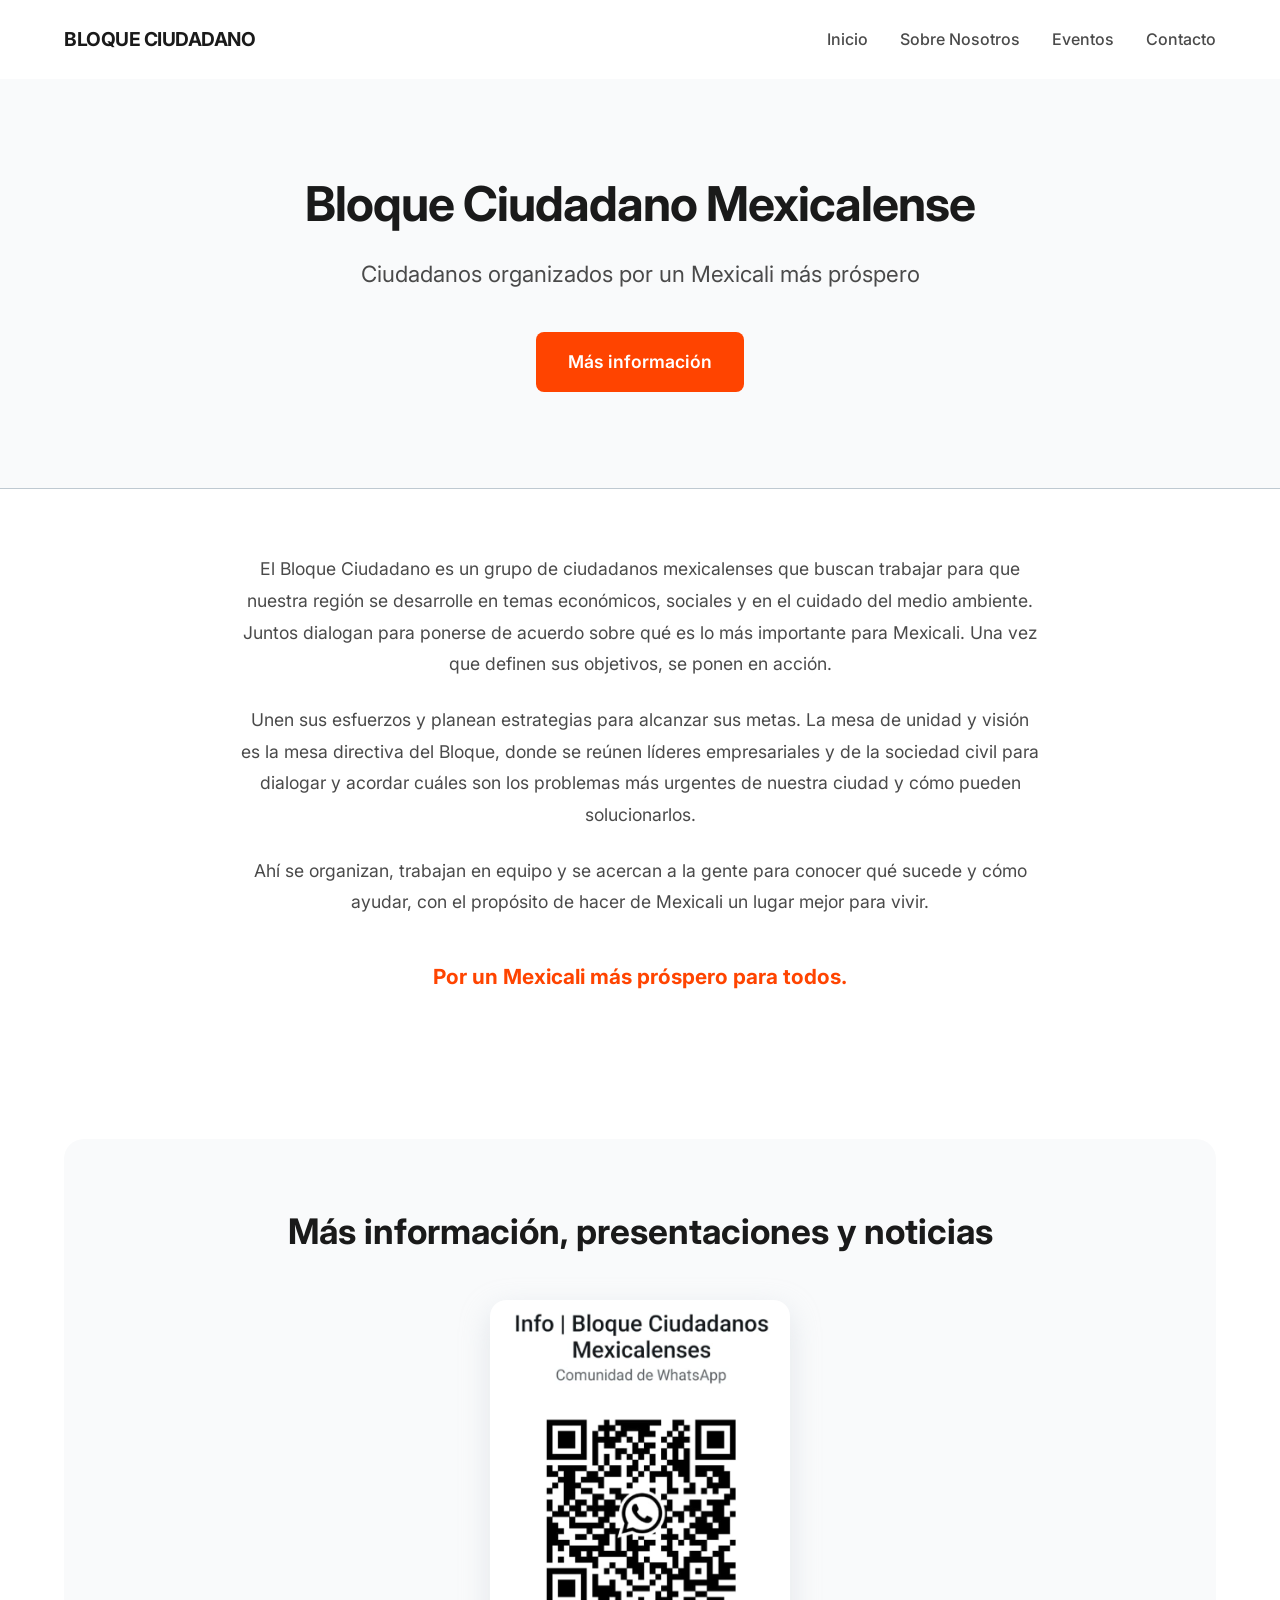
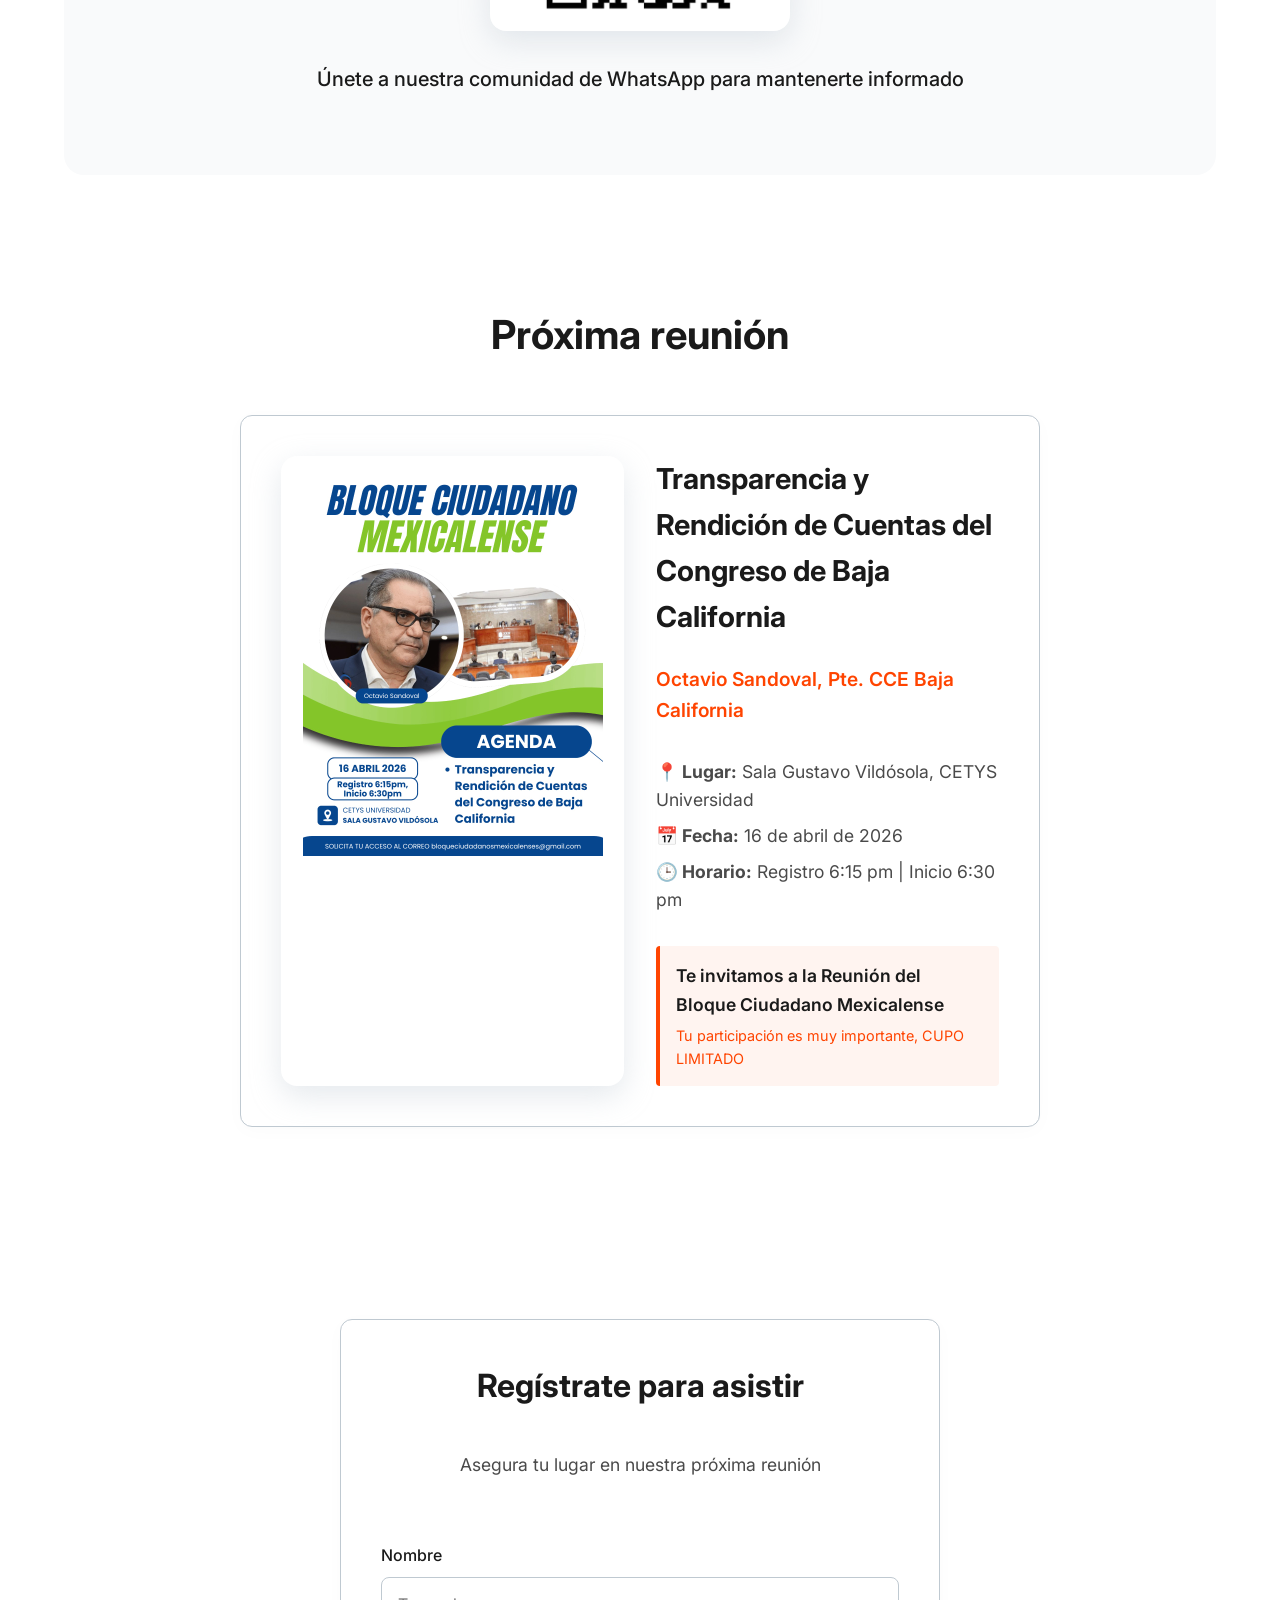
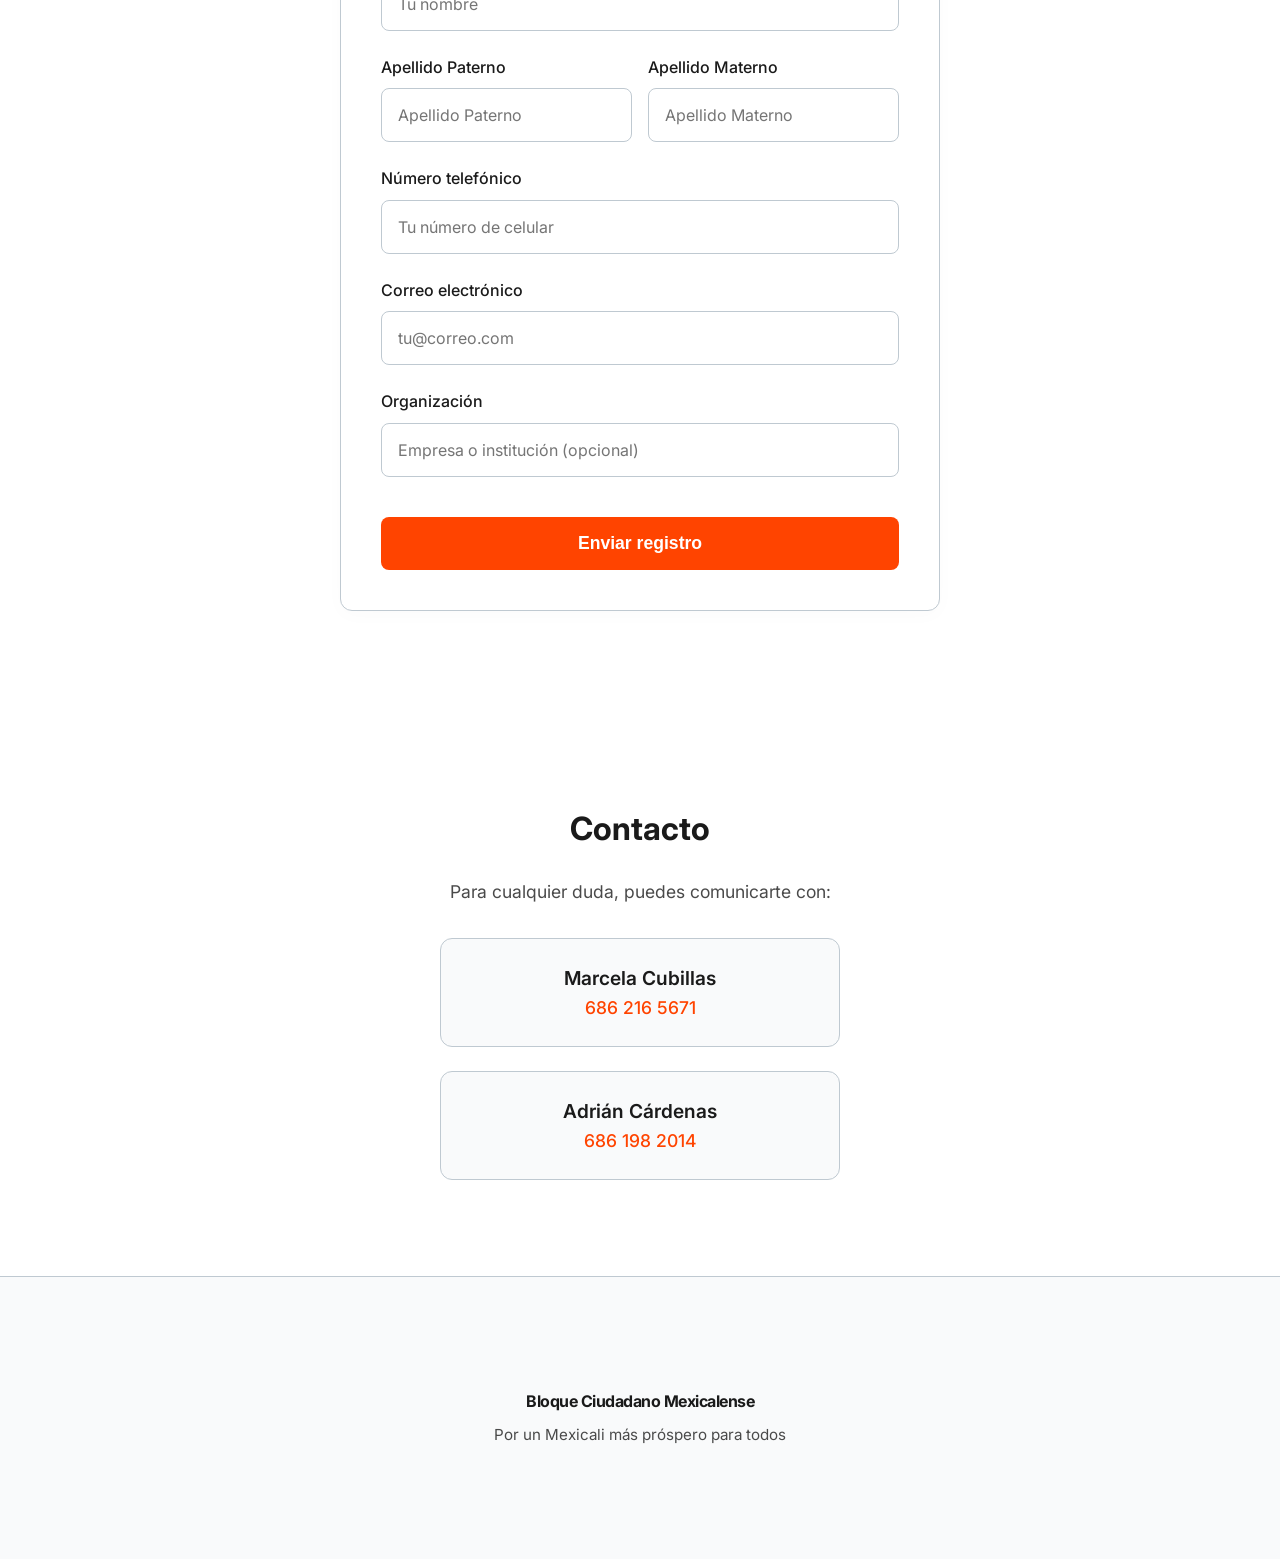
==== index.html @ d4ccefa2 "Add files via upload" ====
<!DOCTYPE html>
<html lang="es">
<head>
  <meta charset="UTF-8">
  <meta name="viewport" content="width=device-width, initial-scale=1.0">
  <title>Bloque Ciudadano Mexicalense</title>
  <meta name="description" content="Ciudadanos organizados por un Mexicali más próspero">
  <link rel="stylesheet" href="./css/index.css">
  <script type="module" src="./js/components.js"></script>
</head>
<body>

  <app-navbar></app-navbar>

  <main>
    <!-- HERO SECTION -->
    <section class="hero text-center" style="padding: 6rem 1rem;">
      <div class="container" style="padding: 0;">
        <h1 style="font-size: 3rem; margin-bottom: 1.5rem; letter-spacing: -1px;">Bloque Ciudadano Mexicalense</h1>
        <p style="font-size: 1.4rem; color: var(--color-text-light); margin-bottom: 2.5rem;">Ciudadanos organizados por un Mexicali más próspero</p>
        <a href="#informacion" class="btn">Más información</a>
      </div>
    </section>

    <!-- DESCRIPCIÓN SECTION -->
    <section id="informacion" class="container text-center">
      <div class="description-text">
        <p>El Bloque Ciudadano es un grupo de ciudadanos mexicalenses que buscan trabajar para que nuestra región se desarrolle en temas económicos, sociales y en el cuidado del medio ambiente. Juntos dialogan para ponerse de acuerdo sobre qué es lo más importante para Mexicali. Una vez que definen sus objetivos, se ponen en acción.</p>
        <p style="margin-top: 1.5rem;">Unen sus esfuerzos y planean estrategias para alcanzar sus metas. La mesa de unidad y visión es la mesa directiva del Bloque, donde se reúnen líderes empresariales y de la sociedad civil para dialogar y acordar cuáles son los problemas más urgentes de nuestra ciudad y cómo pueden solucionarlos.</p>
        <p style="margin-top: 1.5rem;">Ahí se organizan, trabajan en equipo y se acercan a la gente para conocer qué sucede y cómo ayudar, con el propósito de hacer de Mexicali un lugar mejor para vivir.</p>
        <p style="font-weight: 700; font-size: 1.3rem; margin-top: 2.5rem; color: var(--color-accent);">Por un Mexicali más próspero para todos.</p>
      </div>
    </section>

    <div class="spacer"></div>

    <!-- CÓDIGO QR / ASOCIARSE -->
    <section class="container text-center" style="background-color: var(--color-bg-light); border-radius: 20px; padding: 4rem 2rem;">
      <h2 style="font-size: 2.2rem; margin-bottom: 2.5rem;">Más información, presentaciones y noticias</h2>
      <div class="qr-container">
        <img src="qr_bloque_watts.png" alt="Código QR Bloque Ciudadano" loading="lazy">
      </div>
      <p style="font-size: 1.25rem; font-weight: 500; color: var(--color-text-dark); margin-top: 1.5rem;">Únete a nuestra comunidad de WhatsApp para mantenerte informado</p>
    </section>

    <div class="spacer"></div>

    <!-- PRÓXIMA REUNIÓN / EVENTO -->
    <section id="eventos" class="container">
      <h2 class="text-center" style="margin-bottom: 3rem; font-size: 2.5rem;">Próxima reunión</h2>
      
      <div class="card card-horizontal">
        <div class="event-img-container" style="margin: 0; align-self: stretch;">
          <img src="octavio_bloque.jpeg" alt="Octavio Sandoval - Ponente" style="border-radius: 8px;">
        </div>
        <div class="event-info">
          <h3 style="font-size: 1.8rem; margin-bottom: 1.5rem; color: var(--color-text-dark);">Transparencia y Rendición de Cuentas del Congreso de Baja California</h3>
          <p style="font-weight: 600; color: var(--color-accent); font-size: 1.2rem; margin-bottom: 2rem;">Octavio Sandoval, Pte. CCE Baja California</p>
          
          <div style="margin-bottom: 2rem;">
            <p><strong>📍 Lugar:</strong> Sala Gustavo Vildósola, CETYS Universidad</p>
            <p><strong>📅 Fecha:</strong> 16 de abril de 2026</p>
            <p><strong>🕒 Horario:</strong> Registro 6:15 pm | Inicio 6:30 pm</p>
          </div>
          
          <div style="background-color: #FFF4F0; border-left: 4px solid var(--color-accent); padding: 1rem; border-radius: 4px;">
            <p style="margin: 0; color: var(--color-text-dark); font-weight: 600;">Te invitamos a la Reunión del Bloque Ciudadano Mexicalense</p>
            <p style="margin: 0; color: var(--color-accent); font-size: 0.9rem; margin-top: 5px;">Tu participación es muy importante, CUPO LIMITADO</p>
          </div>
        </div>
      </div>
    </section>

    <div class="spacer"></div>

    <!-- FORMULARIO REGISTRO -->
    <section class="container">
      <div class="card" style="max-width: 600px;">
        <h2 class="text-center" style="margin-bottom: 0.5rem;">Regístrate para asistir</h2>
        <p class="text-center" style="margin-bottom: 2rem;">Asegura tu lugar en nuestra próxima reunión</p>
        
        <form action="#" method="POST" id="registro-form">
          <div class="form-group">
            <label for="nombre">Nombre</label>
            <input type="text" id="nombre" name="nombre" class="form-control" required placeholder="Tu nombre">
          </div>
          
          <div style="display: grid; grid-template-columns: 1fr 1fr; gap: 1rem; margin-bottom: 1.5rem;">
            <div class="form-group" style="margin-bottom: 0;">
              <label for="apaterno">Apellido Paterno</label>
              <input type="text" id="apaterno" name="apaterno" class="form-control" required placeholder="Apellido Paterno">
            </div>
            <div class="form-group" style="margin-bottom: 0;">
              <label for="amaterno">Apellido Materno</label>
              <input type="text" id="amaterno" name="amaterno" class="form-control" placeholder="Apellido Materno">
            </div>
          </div>

          <div class="form-group">
            <label for="numero">Número telefónico</label>
            <input type="tel" id="numero" name="numero" class="form-control" required placeholder="Tu número de celular">
          </div>

          <div class="form-group">
            <label for="correo">Correo electrónico</label>
            <input type="email" id="correo" name="correo" class="form-control" required placeholder="tu@correo.com">
          </div>

          <div class="form-group">
            <label for="organizacion">Organización</label>
            <input type="text" id="organizacion" name="organizacion" class="form-control" placeholder="Empresa o institución (opcional)">
          </div>

          <button type="submit" class="btn" style="width: 100%; margin-top: 1rem;">Enviar registro</button>
        </form>
      </div>
    </section>

    <div class="spacer"></div>

    <!-- CONTACTO -->
    <section id="contacto" class="container text-center" style="padding-bottom: 6rem;">
      <h2>Contacto</h2>
      <p style="margin-bottom: 2rem;">Para cualquier duda, puedes comunicarte con:</p>
      
      <div style="display: flex; flex-direction: column; gap: 1.5rem; max-width: 400px; margin: 0 auto;">
        <div style="padding: 1.5rem; background: var(--color-bg-light); border-radius: 12px; border: 1px solid var(--color-secondary);">
          <p style="margin: 0; font-weight: 600; color: var(--color-text-dark); font-size: 1.2rem;">Marcela Cubillas</p>
          <a href="tel:6862165671" style="color: var(--color-accent); font-weight: 500; text-decoration: none; font-size: 1.1rem;">686 216 5671</a>
        </div>
        
        <div style="padding: 1.5rem; background: var(--color-bg-light); border-radius: 12px; border: 1px solid var(--color-secondary);">
          <p style="margin: 0; font-weight: 600; color: var(--color-text-dark); font-size: 1.2rem;">Adrián Cárdenas</p>
          <a href="tel:6861982014" style="color: var(--color-accent); font-weight: 500; text-decoration: none; font-size: 1.1rem;">686 198 2014</a>
        </div>
      </div>
    </section>

  </main>

  <app-footer></app-footer>

</body>
</html>
---- css/index.css ----
@import url('https://fonts.googleapis.com/css2?family=Inter:wght@300;400;500;600;700&display=swap');

:root {
  --color-primary: #FFFFFF;
  --color-secondary: #BFC9D1;
  --color-accent: #FF4400;
  --color-accent-hover: #E63D00;
  --color-text-dark: #1A1A1A;
  --color-text-light: #4A4A4A;
  --color-bg-light: #F9FAFB;
  --font-main: 'Inter', sans-serif;
  --border-radius: 8px;
  --transition: all 0.3s ease;
}

* {
  margin: 0;
  padding: 0;
  box-sizing: border-box;
}

body {
  font-family: var(--font-main);
  background-color: var(--color-primary);
  color: var(--color-text-dark);
  line-height: 1.6;
  -webkit-font-smoothing: antialiased;
}

h1, h2, h3, h4 {
  font-weight: 700;
  color: var(--color-text-dark);
  margin-bottom: 1rem;
}

h1 { font-size: 2.5rem; line-height: 1.2; }
h2 { font-size: 2rem; margin-bottom: 1.5rem; }
p { color: var(--color-text-light); margin-bottom: 1rem; font-size: 1.1rem; }

/* Utilities */
.container {
  width: 90%;
  max-width: 1200px;
  margin: 0 auto;
  padding: 4rem 0;
}

.text-center { text-align: center; }
.spacer { height: 4rem; }

/* Buttons */
.btn {
  display: inline-block;
  padding: 1rem 2rem;
  background-color: var(--color-accent);
  color: #fff;
  text-decoration: none;
  font-weight: 600;
  border-radius: var(--border-radius);
  border: none;
  cursor: pointer;
  transition: var(--transition);
  font-size: 1.1rem;
  text-align: center;
}

.btn:hover {
  background-color: var(--color-accent-hover);
  transform: translateY(-2px);
  box-shadow: 0 4px 12px rgba(255, 68, 0, 0.2);
}

/* Navbar */
.navbar-container {
  display: flex;
  justify-content: space-between;
  align-items: center;
  padding: 1.5rem 0;
}

.nav-brand {
  font-weight: 700;
  font-size: 1.2rem;
  color: var(--color-text-dark);
  text-decoration: none;
  letter-spacing: -0.5px;
}

.nav-links {
  display: flex;
  gap: 2rem;
}

.nav-links a {
  text-decoration: none;
  color: var(--color-text-light);
  font-weight: 500;
  transition: var(--transition);
}

.nav-links a:hover {
  color: var(--color-accent);
}

/* Mobile Menu */
.menu-toggle {
  display: none;
  background: none;
  border: none;
  font-size: 1.5rem;
  cursor: pointer;
  color: var(--color-text-dark);
}

@media (max-width: 768px) {
  .nav-links {
    display: none;
    flex-direction: column;
    position: absolute;
    top: 70px;
    left: 0;
    width: 100%;
    background-color: #fff;
    padding: 2rem;
    box-shadow: 0 10px 15px rgba(0,0,0,0.05);
    text-align: center;
    border-top: 1px solid var(--color-secondary);
  }
  .nav-links.active {
    display: flex;
  }
  .menu-toggle {
    display: block;
  }
  h1 { font-size: 2rem; }
  h2 { font-size: 1.75rem; }
}

/* Hero Section */
.hero {
  padding: 8rem 0 6rem;
  background-color: var(--color-bg-light);
  border-bottom: 1px solid var(--color-secondary);
}

.hero p {
  font-size: 1.25rem;
  max-width: 600px;
  margin: 0 auto 2rem;
}

/* Description Section */
.description-text {
  max-width: 800px;
  margin: 0 auto;
  font-size: 1.2rem;
  line-height: 1.8;
  color: var(--color-text-dark);
}

/* Feature Images */
.qr-container, .event-img-container {
  max-width: 300px;
  margin: 0 auto 2rem;
  border-radius: 16px;
  overflow: hidden;
  box-shadow: 0 10px 30px rgba(191, 201, 209, 0.4);
}

.qr-container img, .event-img-container img {
  width: 100%;
  border-radius: 16px;
  display: block;
}

.event-img-container {
  max-width: 100%;
}

.event-img-container img {
  object-fit: contain;
  width: 100%;
  height: auto;
  max-height: 400px;
}

/* Cards */
.card {
  background: #fff;
  border: 1px solid var(--color-secondary);
  border-radius: 12px;
  padding: 2.5rem;
  max-width: 800px;
  margin: 0 auto;
  box-shadow: 0 4px 20px rgba(0,0,0,0.02);
  display: flex;
  flex-direction: column;
  gap: 2rem;
}

@media (min-width: 768px) {
  .card-horizontal {
    flex-direction: row;
    align-items: center;
  }
  .card-horizontal > div {
    flex: 1;
  }
}

.event-info p {
  margin-bottom: 0.5rem;
}

/* Forms */
.form-group {
  margin-bottom: 1.5rem;
  text-align: left;
}

.form-group label {
  display: block;
  margin-bottom: 0.5rem;
  font-weight: 500;
  color: var(--color-text-dark);
}

.form-control {
  width: 100%;
  padding: 1rem;
  border: 1px solid var(--color-secondary);
  border-radius: var(--border-radius);
  font-family: var(--font-main);
  font-size: 1rem;
  transition: var(--transition);
}

.form-control:focus {
  outline: none;
  border-color: var(--color-accent);
  box-shadow: 0 0 0 3px rgba(255, 68, 0, 0.1);
}

/* Footer */
footer {
  background-color: var(--color-bg-light);
  border-top: 1px solid var(--color-secondary);
  padding: 3rem 0;
  text-align: center;
}

footer p {
  margin: 0;
  font-size: 0.95rem;
}
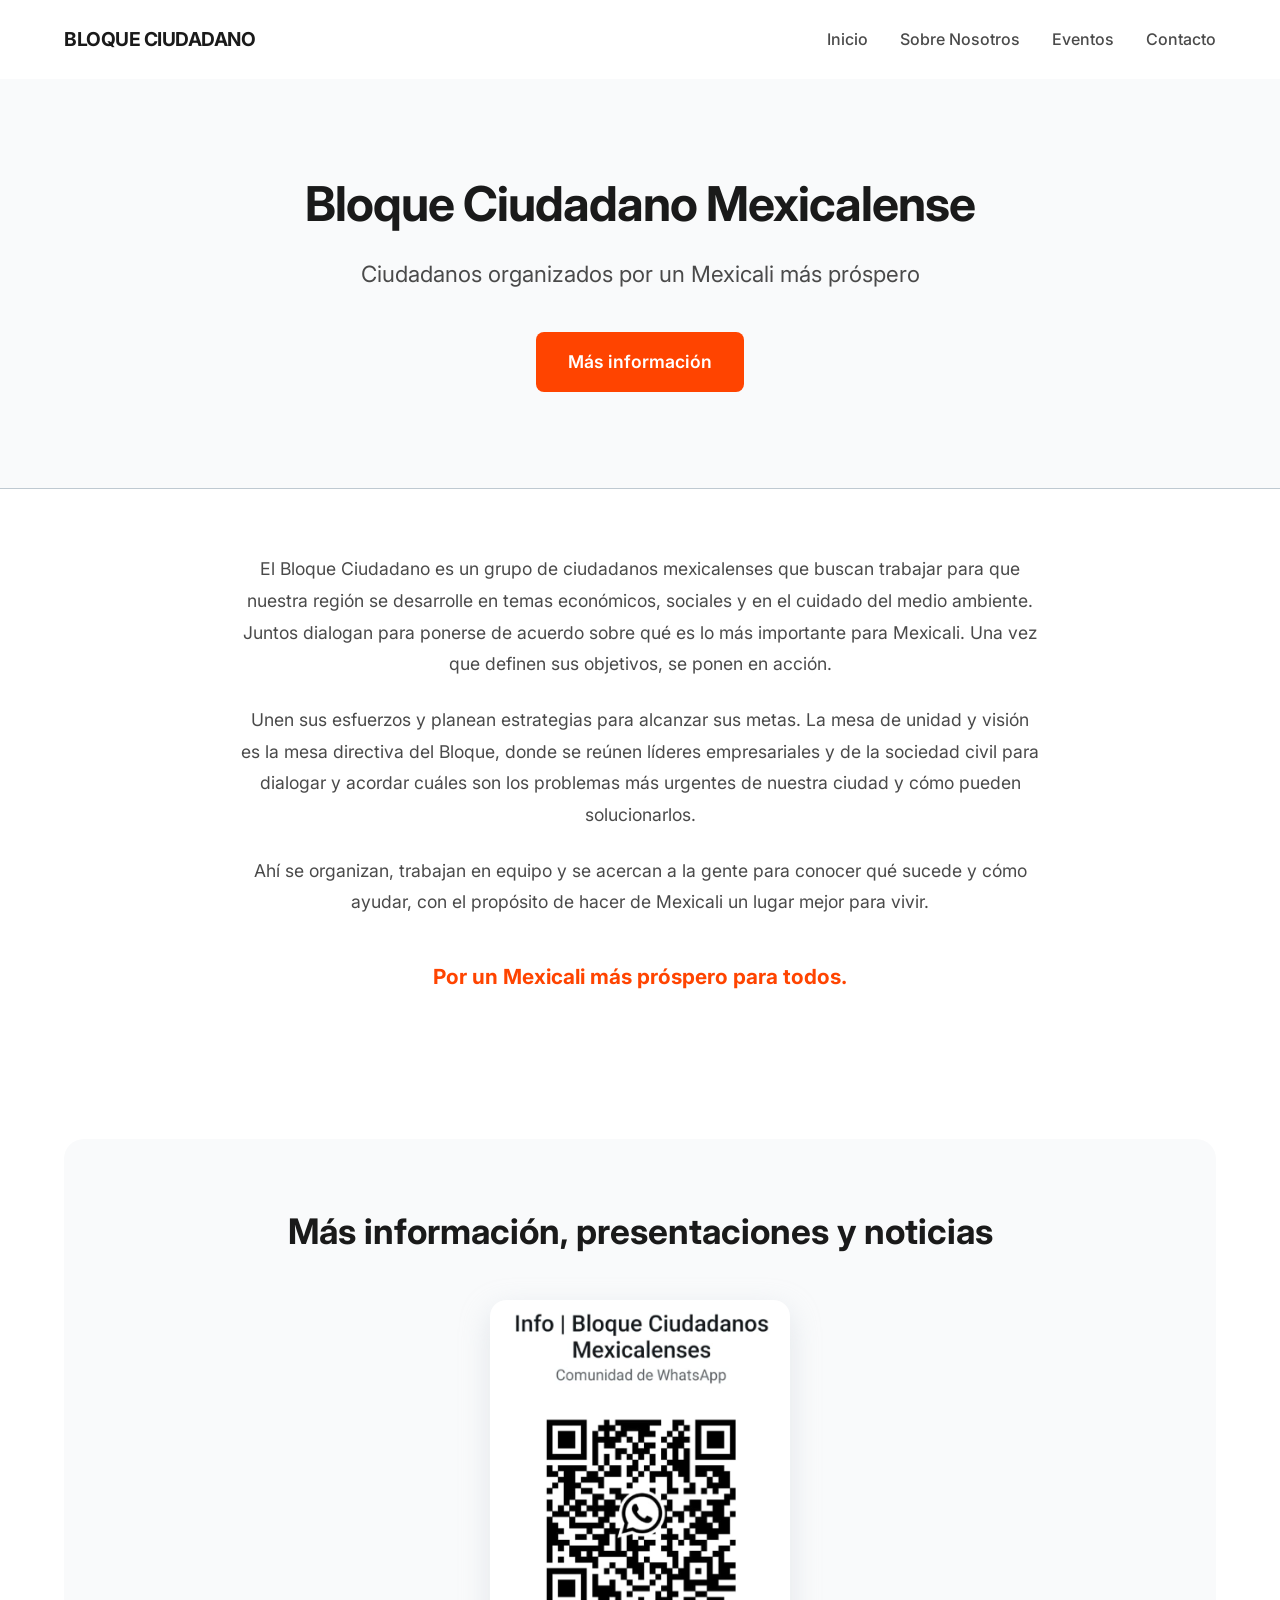
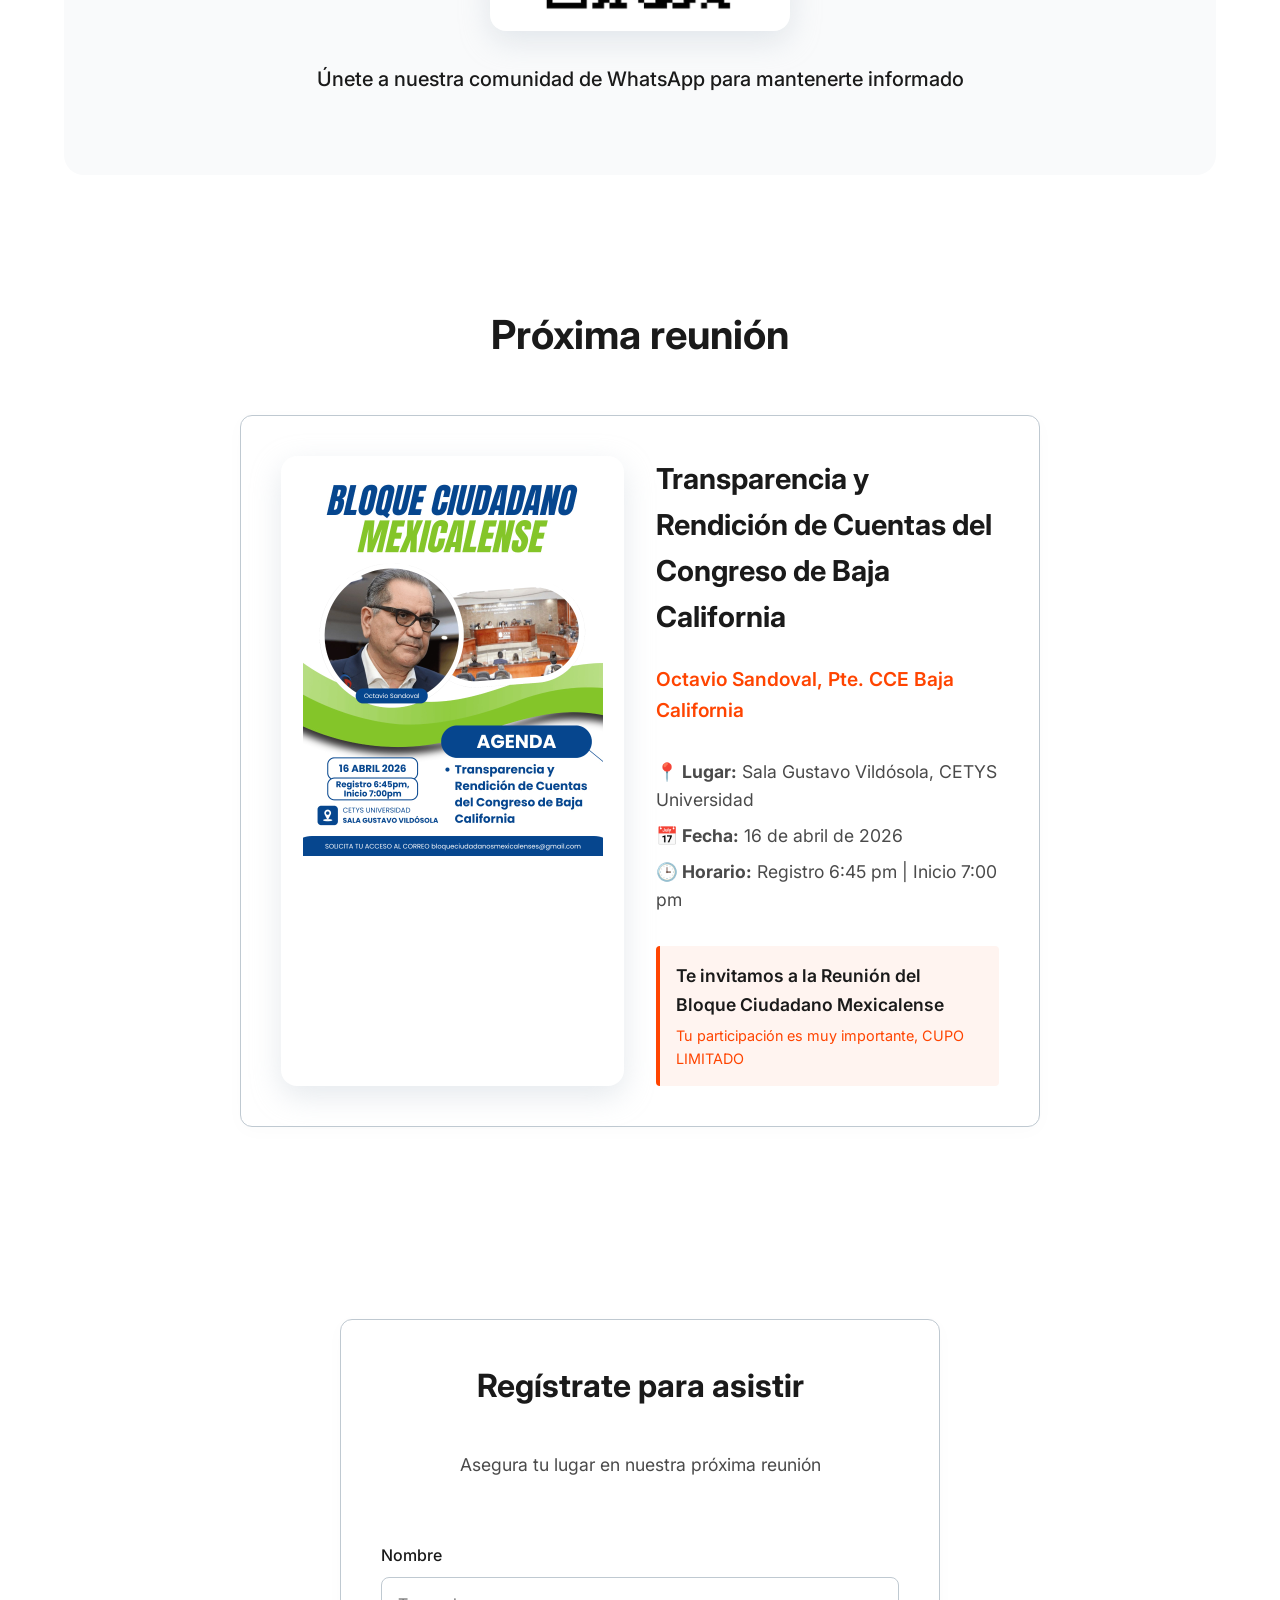
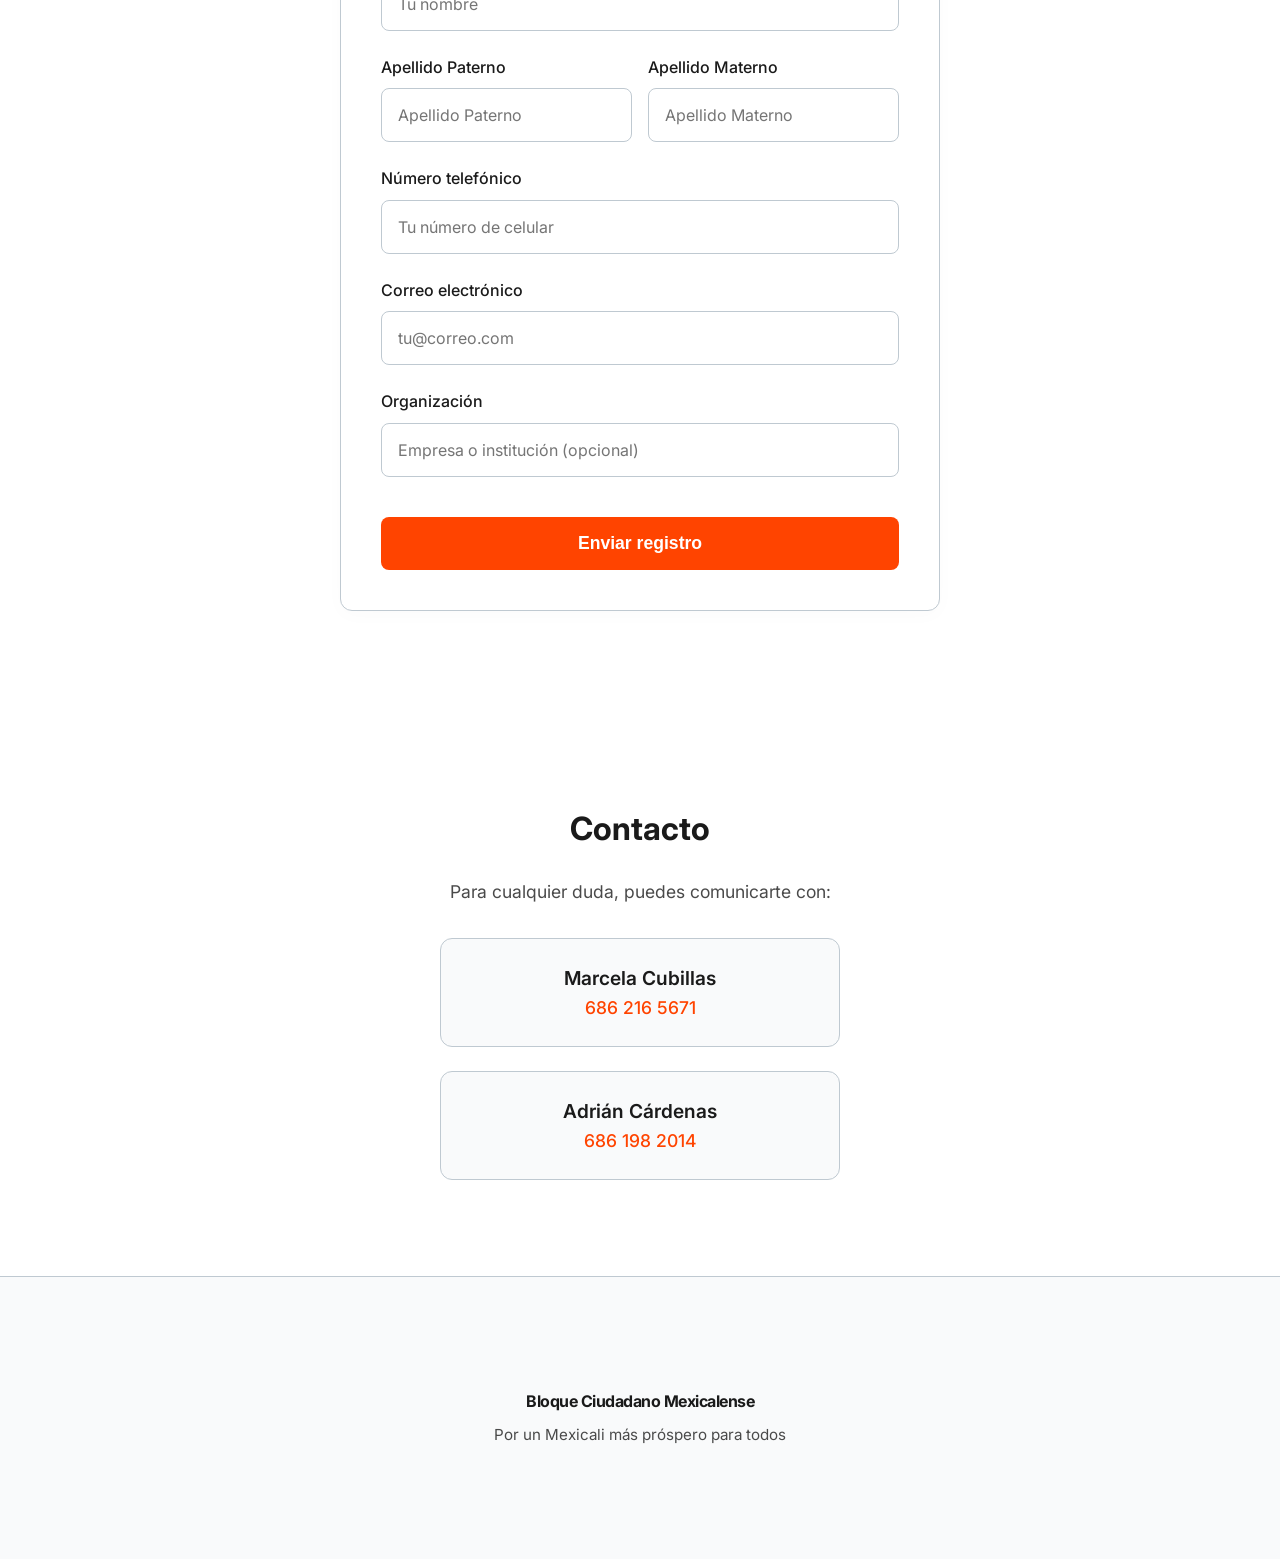
==== commit 81874d61: "Add files via upload" ====
--- a/index.html
+++ b/index.html
@@ -51,7 +51,7 @@
       
       <div class="card card-horizontal">
         <div class="event-img-container" style="margin: 0; align-self: stretch;">
-          <img src="octavio_bloque.jpeg" alt="Octavio Sandoval - Ponente" style="border-radius: 8px;">
+          <img src="octavio_bloque_nuevo.jpeg" alt="Octavio Sandoval - Ponente" style="border-radius: 8px;">
         </div>
         <div class="event-info">
           <h3 style="font-size: 1.8rem; margin-bottom: 1.5rem; color: var(--color-text-dark);">Transparencia y Rendición de Cuentas del Congreso de Baja California</h3>
@@ -60,7 +60,7 @@
           <div style="margin-bottom: 2rem;">
             <p><strong>📍 Lugar:</strong> Sala Gustavo Vildósola, CETYS Universidad</p>
             <p><strong>📅 Fecha:</strong> 16 de abril de 2026</p>
-            <p><strong>🕒 Horario:</strong> Registro 6:15 pm | Inicio 6:30 pm</p>
+            <p><strong>🕒 Horario:</strong> Registro 6:45 pm | Inicio 7:00 pm</p>
           </div>
           
           <div style="background-color: #FFF4F0; border-left: 4px solid var(--color-accent); padding: 1rem; border-radius: 4px;">
@@ -79,7 +79,7 @@
         <h2 class="text-center" style="margin-bottom: 0.5rem;">Regístrate para asistir</h2>
         <p class="text-center" style="margin-bottom: 2rem;">Asegura tu lugar en nuestra próxima reunión</p>
         
-        <form action="#" method="POST" id="registro-form">
+        <form action="https://script.google.com/macros/s/AKfycbzaaZAtEjBID88ZsGJTFNTYRCnkMXAIk7_XdhCHYcvsq-Zih7s_VeKC6Qd6PewIOWtz/exec" method="POST" id="registro-form">
           <div class="form-group">
             <label for="nombre">Nombre</label>
             <input type="text" id="nombre" name="nombre" class="form-control" required placeholder="Tu nombre">
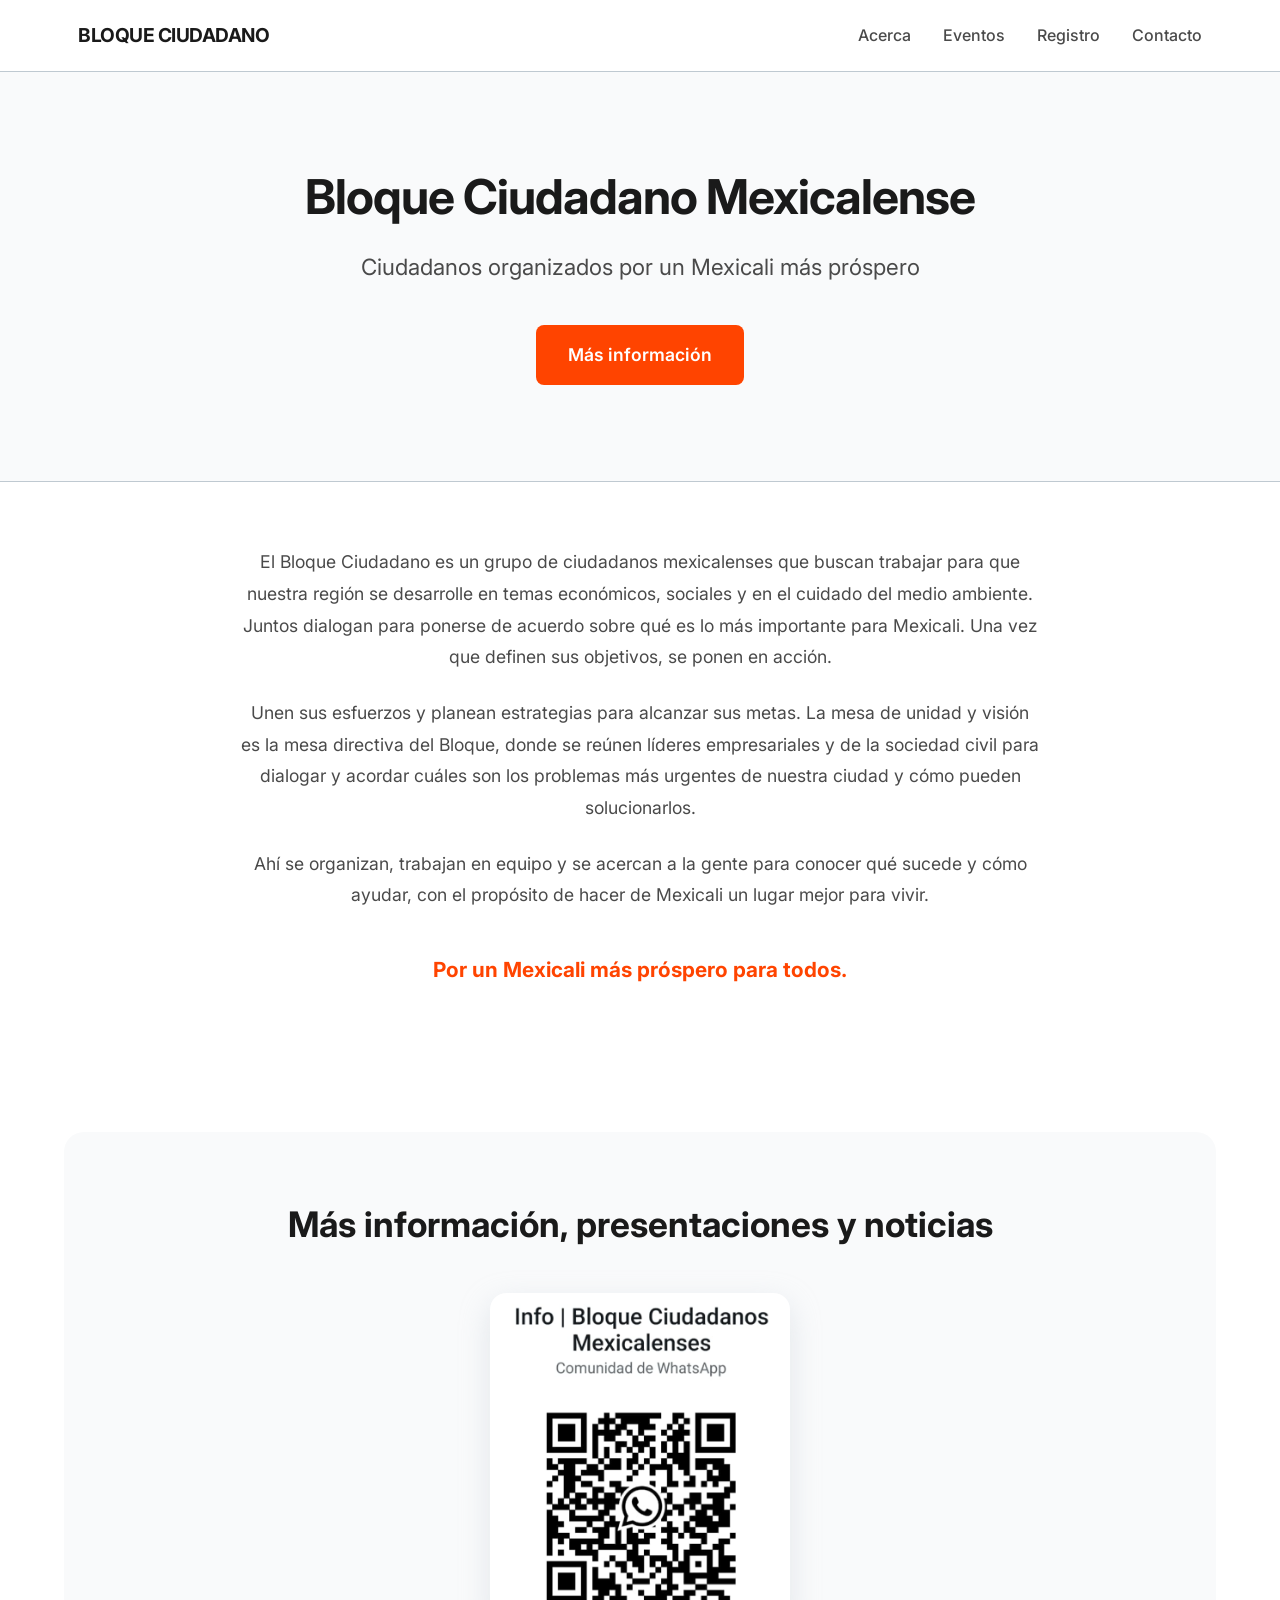
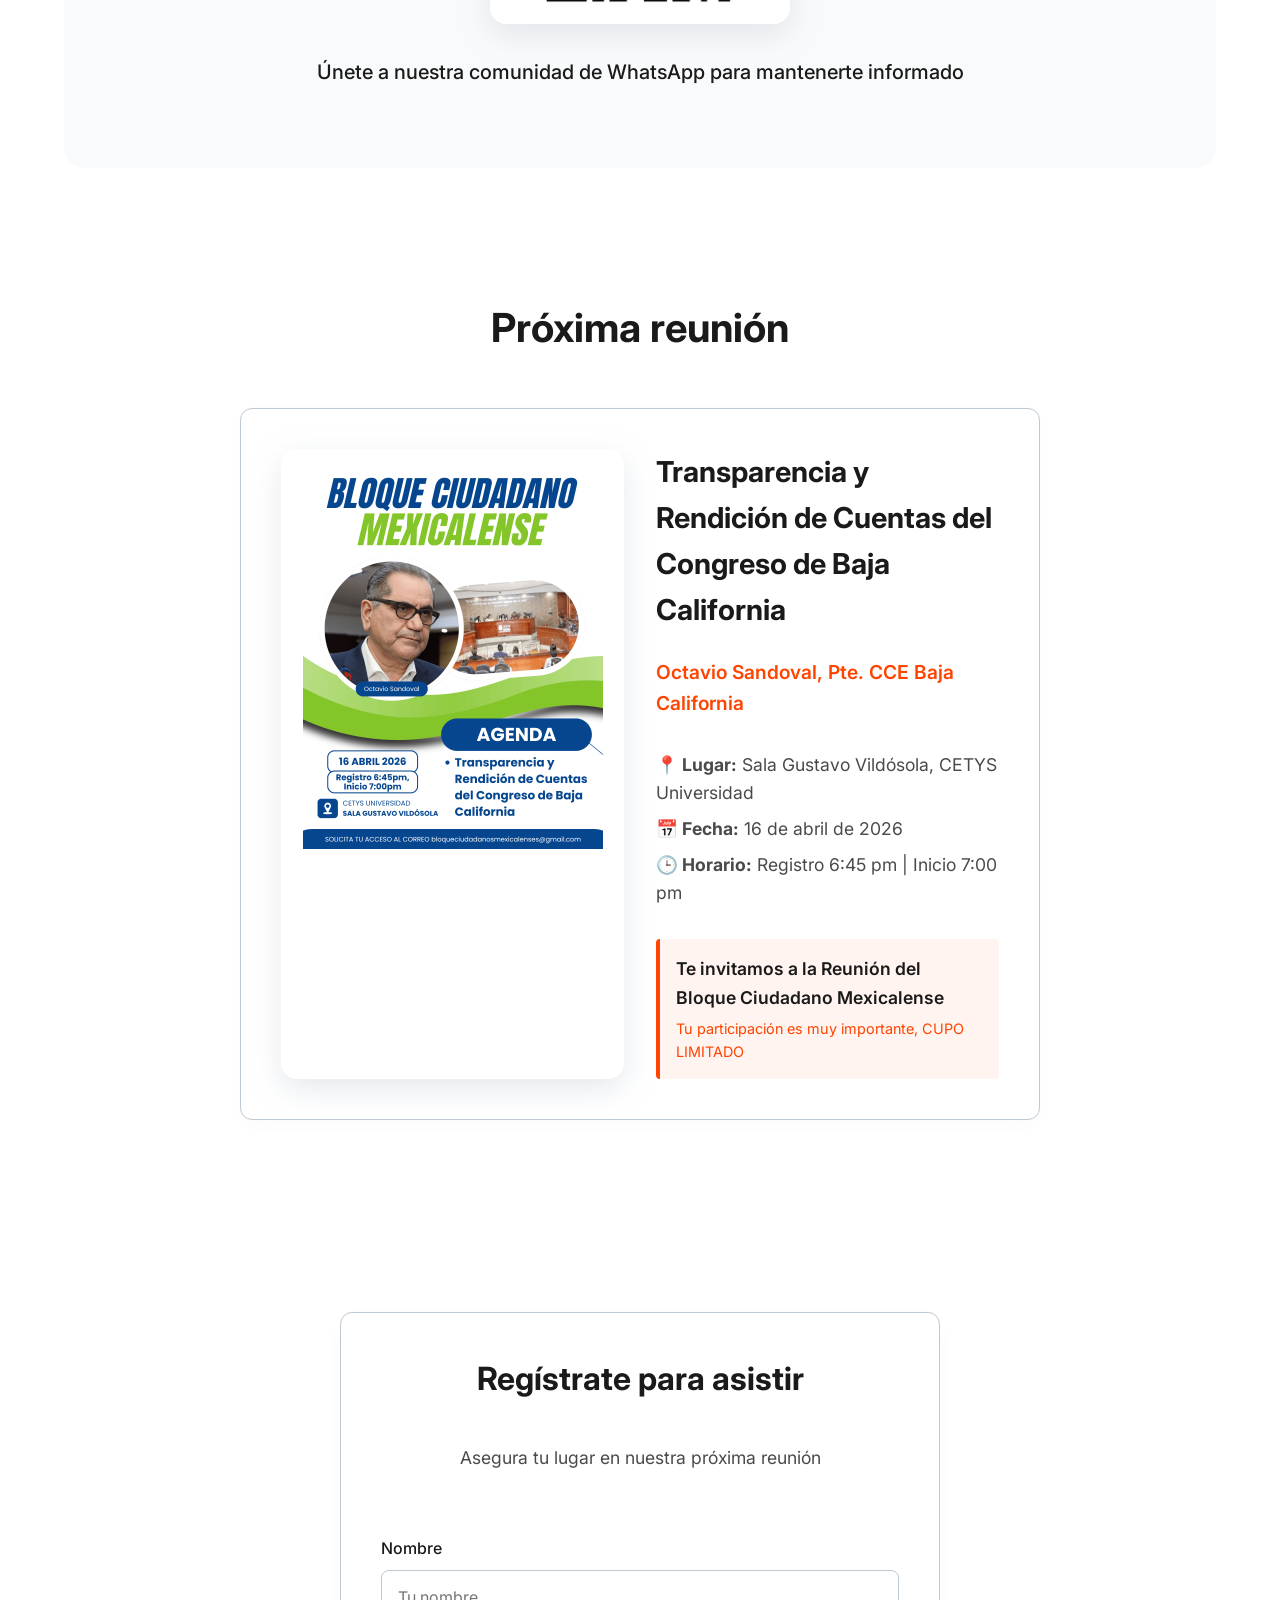
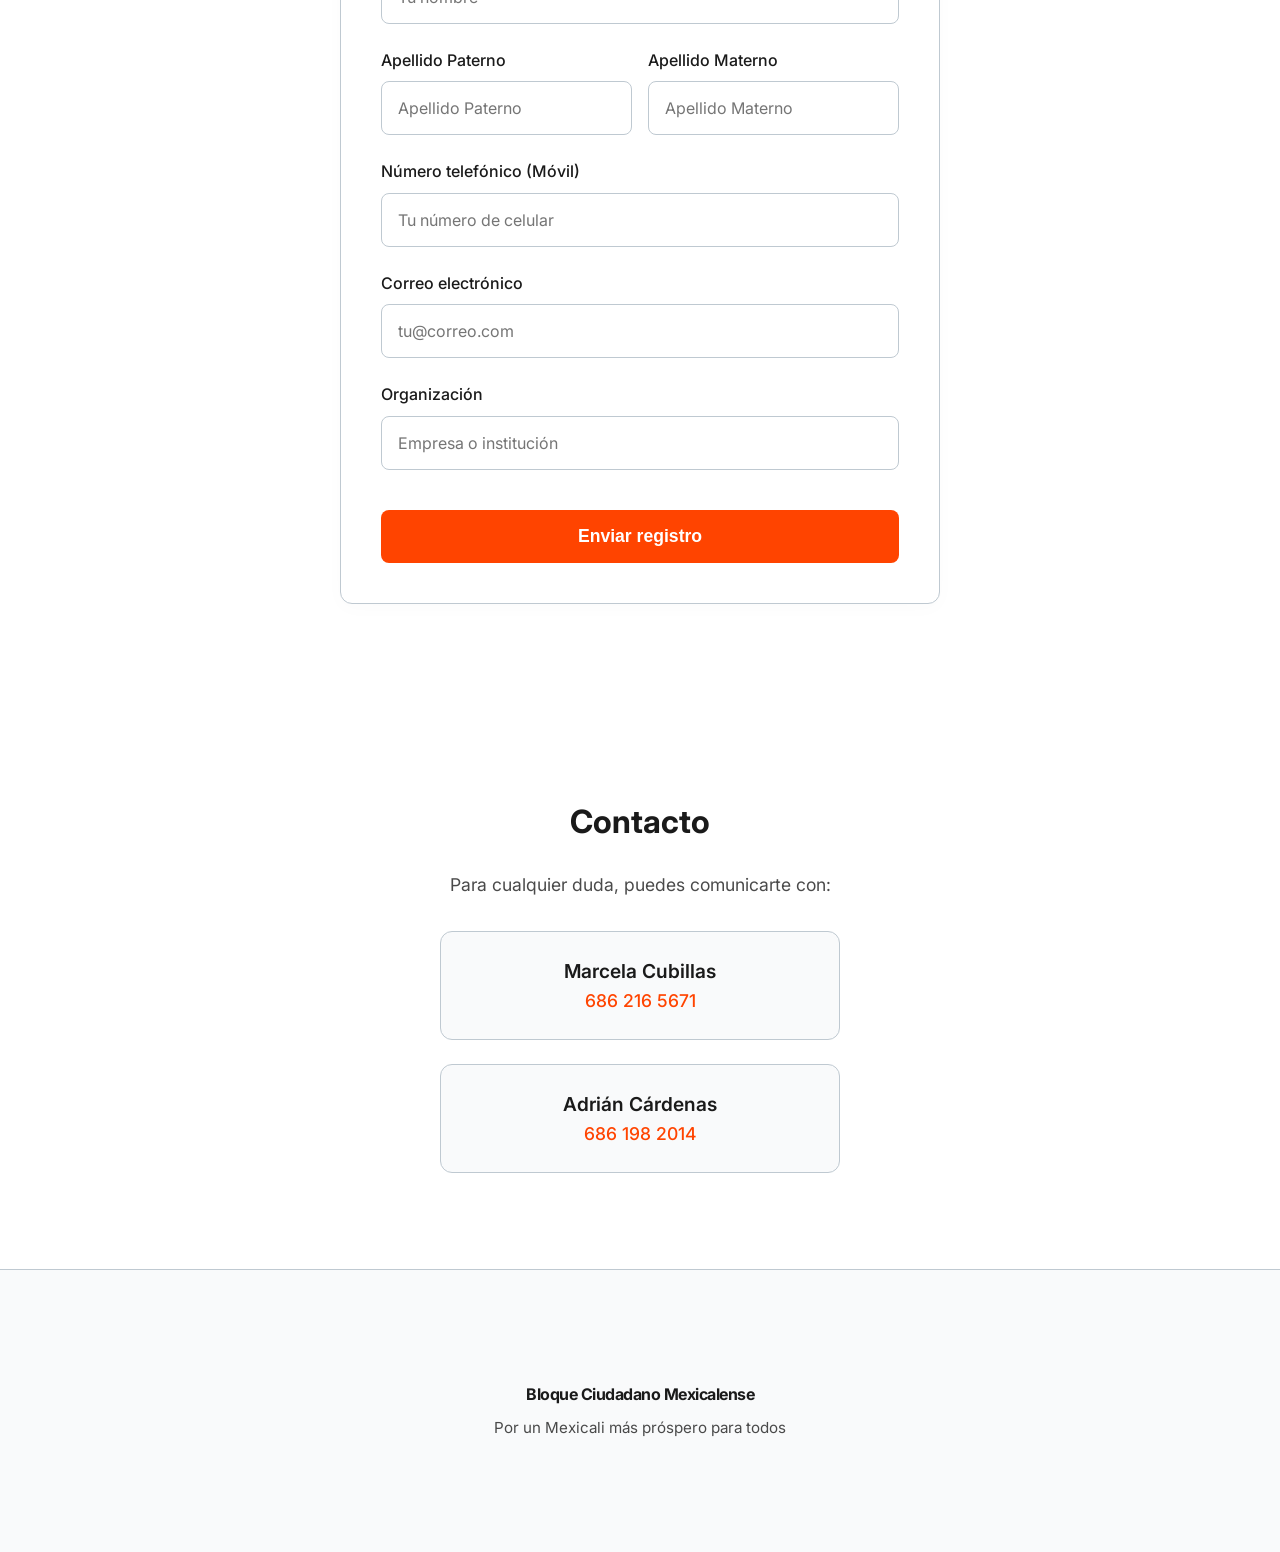
==== commit dfb1caf5: "Add files via upload" ====
--- a/index.html
+++ b/index.html
@@ -74,12 +74,12 @@
     <div class="spacer"></div>
 
     <!-- FORMULARIO REGISTRO -->
-    <section class="container">
+    <section id="registro" class="container">
       <div class="card" style="max-width: 600px;">
         <h2 class="text-center" style="margin-bottom: 0.5rem;">Regístrate para asistir</h2>
         <p class="text-center" style="margin-bottom: 2rem;">Asegura tu lugar en nuestra próxima reunión</p>
         
-        <form action="https://script.google.com/macros/s/AKfycbzaaZAtEjBID88ZsGJTFNTYRCnkMXAIk7_XdhCHYcvsq-Zih7s_VeKC6Qd6PewIOWtz/exec" method="POST" id="registro-form">
+        <form id="miFormulario">
           <div class="form-group">
             <label for="nombre">Nombre</label>
             <input type="text" id="nombre" name="nombre" class="form-control" required placeholder="Tu nombre">
@@ -87,18 +87,18 @@
           
           <div style="display: grid; grid-template-columns: 1fr 1fr; gap: 1rem; margin-bottom: 1.5rem;">
             <div class="form-group" style="margin-bottom: 0;">
-              <label for="apaterno">Apellido Paterno</label>
-              <input type="text" id="apaterno" name="apaterno" class="form-control" required placeholder="Apellido Paterno">
+              <label for="apellidoPaterno">Apellido Paterno</label>
+              <input type="text" id="apellidoPaterno" name="apellidoPaterno" class="form-control" required placeholder="Apellido Paterno">
             </div>
             <div class="form-group" style="margin-bottom: 0;">
-              <label for="amaterno">Apellido Materno</label>
-              <input type="text" id="amaterno" name="amaterno" class="form-control" placeholder="Apellido Materno">
+              <label for="apellidoMaterno">Apellido Materno</label>
+              <input type="text" id="apellidoMaterno" name="apellidoMaterno" class="form-control" required placeholder="Apellido Materno">
             </div>
           </div>
 
           <div class="form-group">
-            <label for="numero">Número telefónico</label>
-            <input type="tel" id="numero" name="numero" class="form-control" required placeholder="Tu número de celular">
+            <label for="movil">Número telefónico (Móvil)</label>
+            <input type="tel" id="movil" name="movil" class="form-control" required placeholder="Tu número de celular">
           </div>
 
           <div class="form-group">
@@ -108,11 +108,69 @@
 
           <div class="form-group">
             <label for="organizacion">Organización</label>
-            <input type="text" id="organizacion" name="organizacion" class="form-control" placeholder="Empresa o institución (opcional)">
-          </div>
-
-          <button type="submit" class="btn" style="width: 100%; margin-top: 1rem;">Enviar registro</button>
+            <input type="text" id="organizacion" name="organizacion" class="form-control" required placeholder="Empresa o institución">
+          </div>
+
+          <button type="submit" id="btnSubmit" class="btn" style="width: 100%; margin-top: 1rem;">Enviar registro</button>
+          
+          <div id="form-message" style="margin-top: 15px; padding: 10px; border-radius: 4px; display: none; text-align: center; font-weight: 500;"></div>
         </form>
+
+        <script>
+          document.getElementById('miFormulario').addEventListener('submit', async (e) => {
+            e.preventDefault();
+            
+            const btnSubmit = document.getElementById('btnSubmit');
+            const messageDiv = document.getElementById('form-message');
+            const form = e.target;
+            
+            btnSubmit.disabled = true;
+            btnSubmit.textContent = 'Enviando...';
+            btnSubmit.style.backgroundColor = '#ccc';
+            btnSubmit.style.cursor = 'not-allowed';
+            messageDiv.style.display = 'none';
+            
+            const datos = {
+              nombre: document.getElementById('nombre').value,
+              apellidoPaterno: document.getElementById('apellidoPaterno').value,
+              apellidoMaterno: document.getElementById('apellidoMaterno').value,
+              correo: document.getElementById('correo').value,
+              movil: document.getElementById('movil').value,
+              organizacion: document.getElementById('organizacion').value
+            };
+            
+            try {
+              const response = await fetch('https://script.google.com/macros/s/AKfycbyC8TOucXNB-hWlFiTuuj35FiHjwPw7OTXpbGMayvypRXMT0xamWPwFFc9sl0WNpAcd/exec', {
+                method: 'POST',
+                body: JSON.stringify(datos)
+              });
+              
+              if (response.ok) {
+                messageDiv.textContent = '✅ Datos guardados en Google Sheet';
+                messageDiv.style.backgroundColor = '#d4edda';
+                messageDiv.style.color = '#155724';
+                messageDiv.style.display = 'block';
+                form.reset();
+              } else {
+                messageDiv.textContent = '❌ Error al guardar los datos';
+                messageDiv.style.backgroundColor = '#f8d7da';
+                messageDiv.style.color = '#721c24';
+                messageDiv.style.display = 'block';
+              }
+            } catch (error) {
+              console.error('Error:', error);
+              messageDiv.textContent = '❌ Error de conexión';
+              messageDiv.style.backgroundColor = '#f8d7da';
+              messageDiv.style.color = '#721c24';
+              messageDiv.style.display = 'block';
+            } finally {
+              btnSubmit.disabled = false;
+              btnSubmit.textContent = 'Enviar registro';
+              btnSubmit.style.backgroundColor = 'var(--color-accent)';
+              btnSubmit.style.cursor = 'pointer';
+            }
+          });
+        </script>
       </div>
     </section>
 
--- a/css/index.css
+++ b/css/index.css
@@ -17,6 +17,11 @@
   margin: 0;
   padding: 0;
   box-sizing: border-box;
+}
+
+html {
+  scroll-behavior: smooth;
+  scroll-padding-top: 100px;
 }
 
 body {
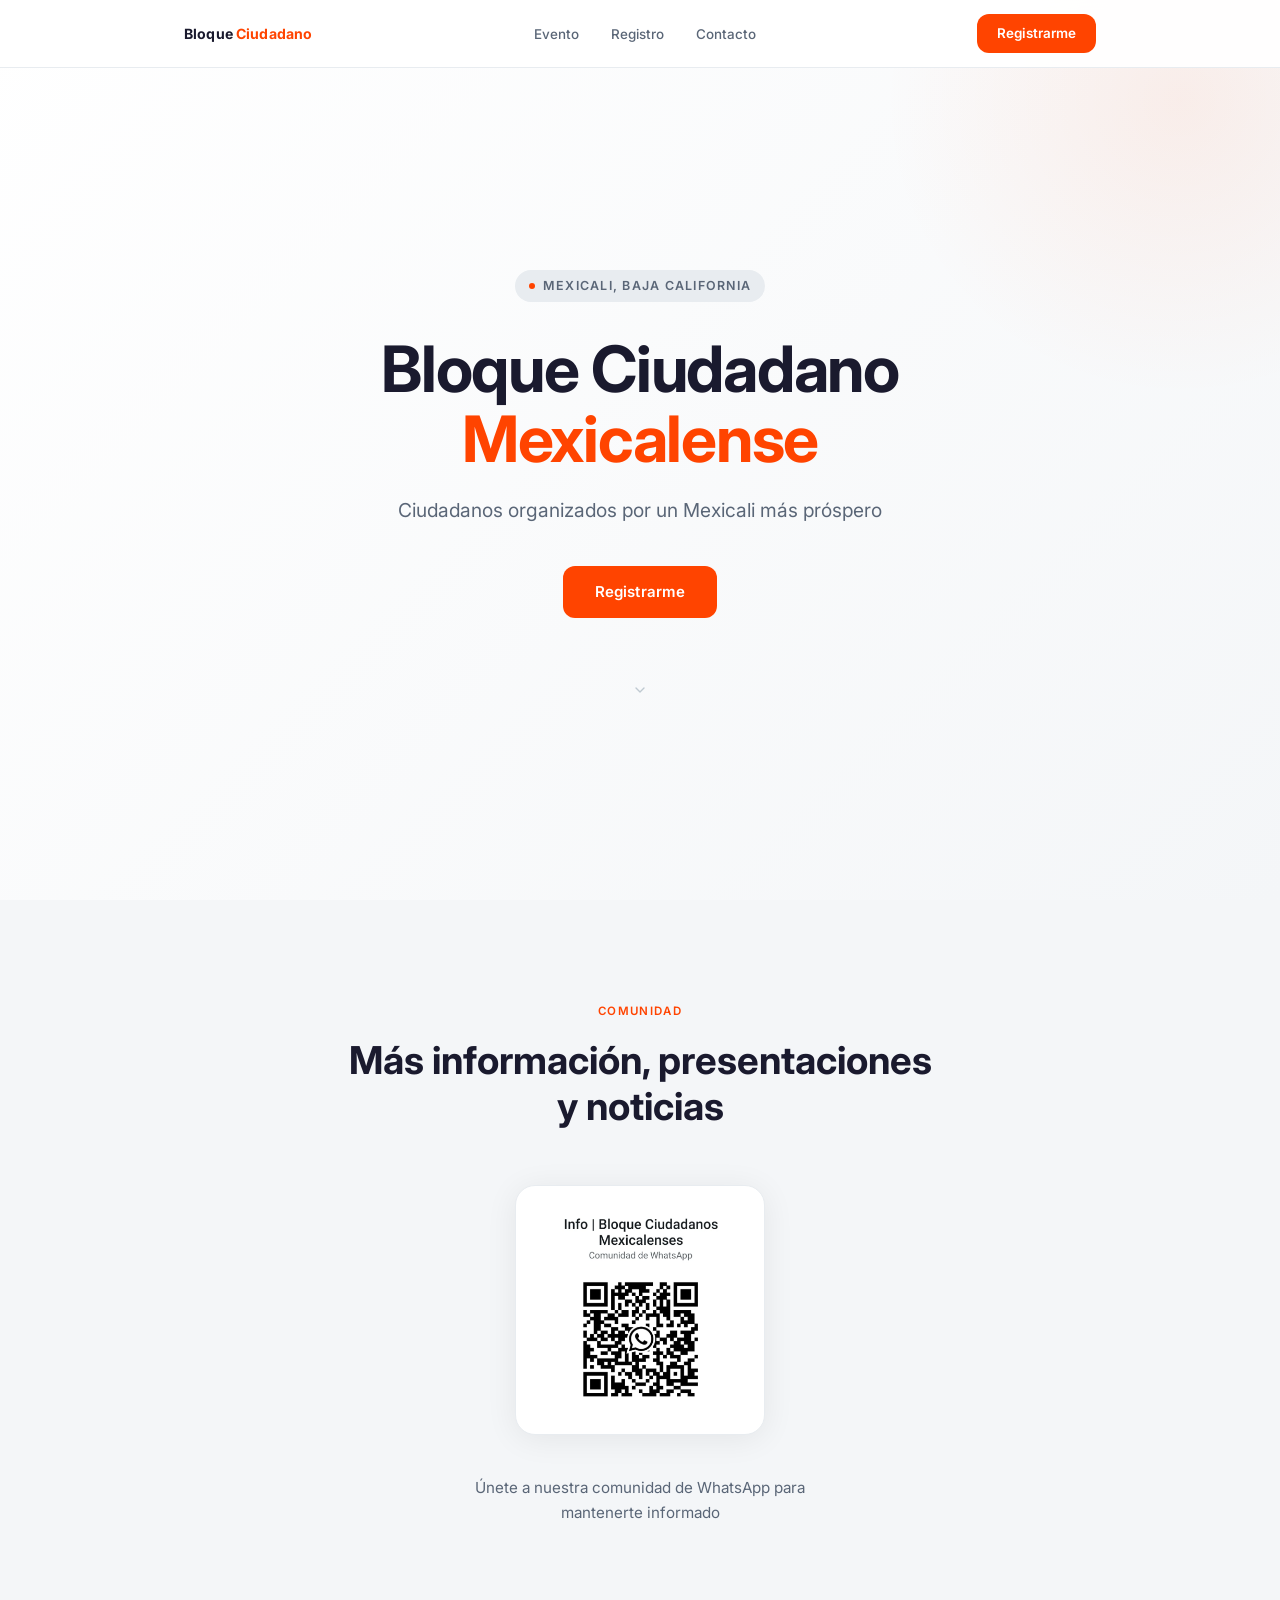
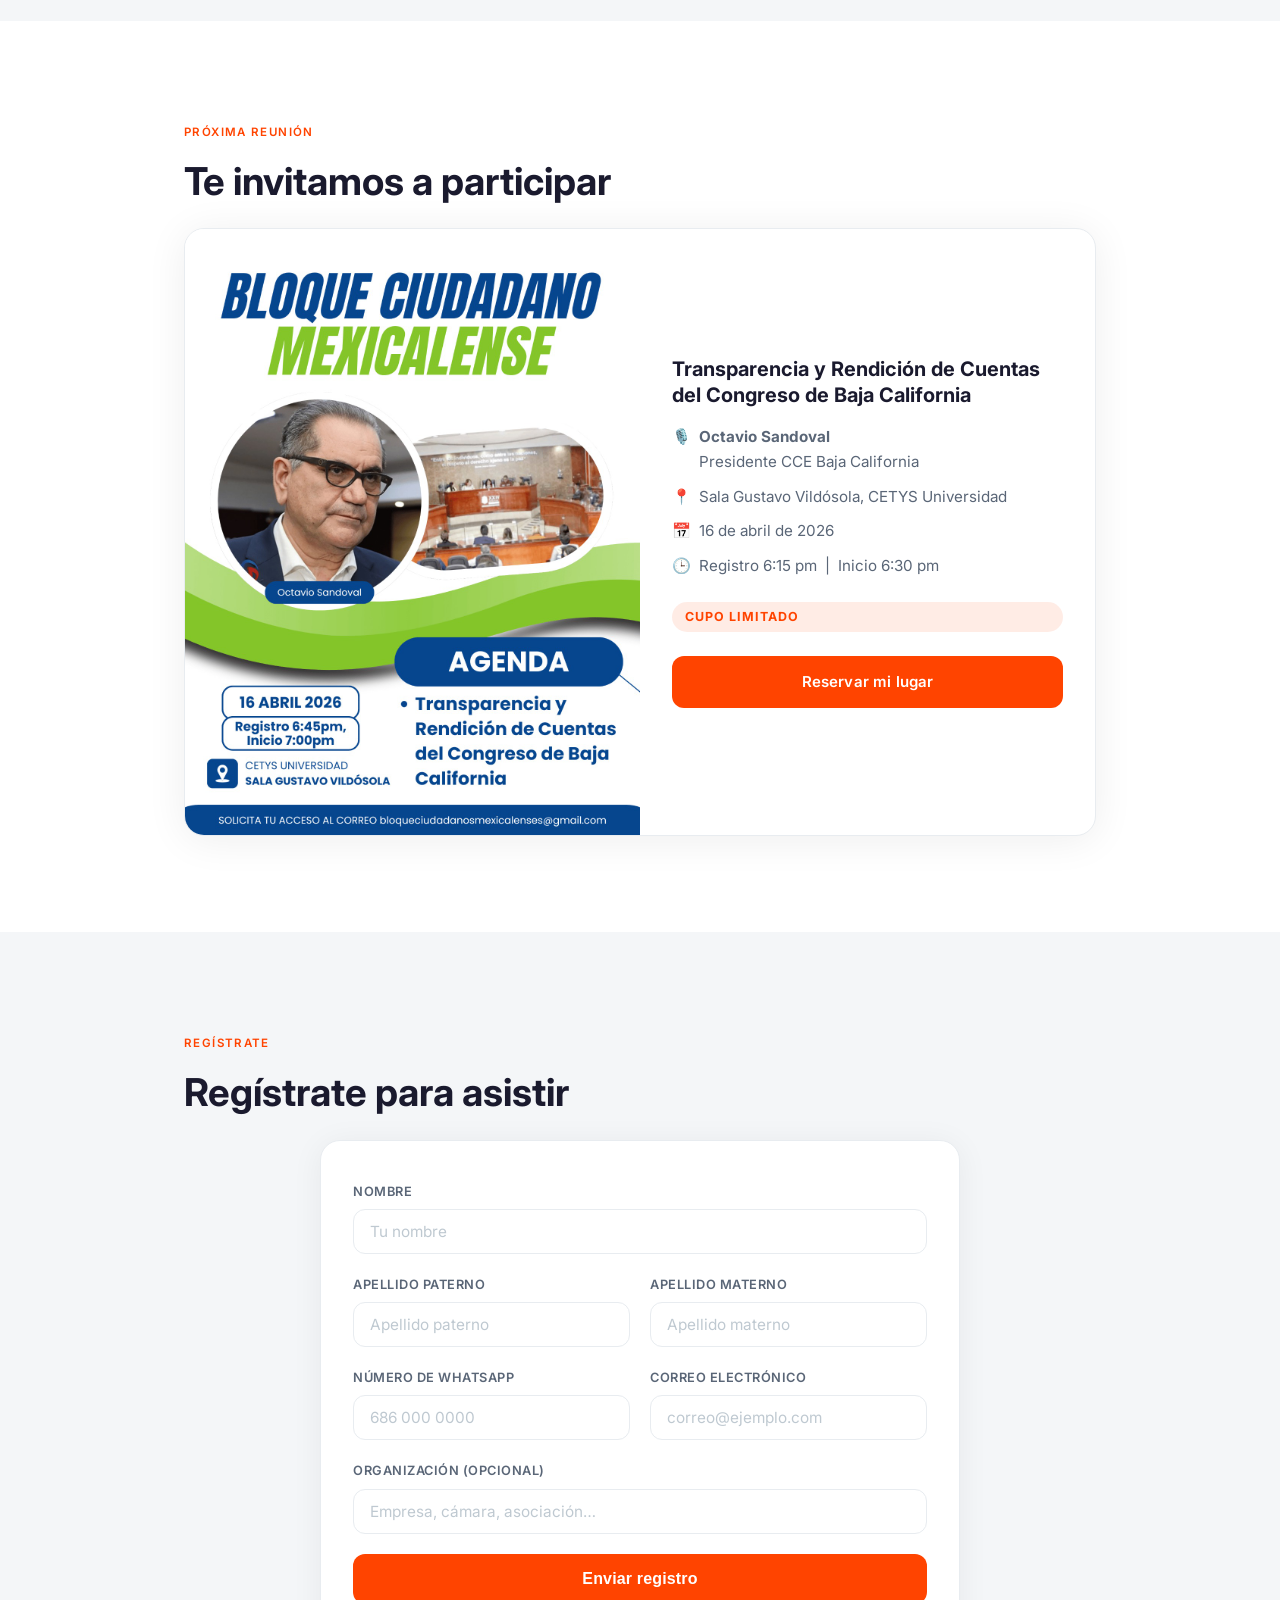
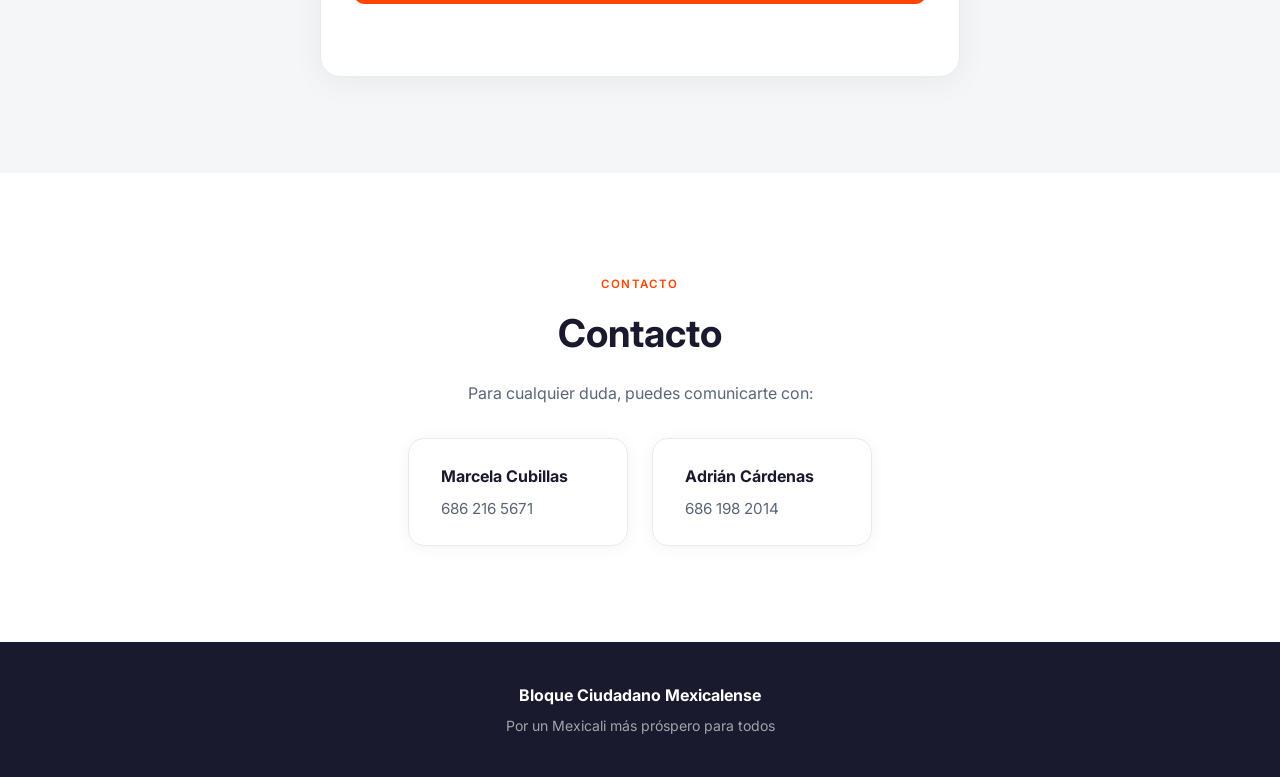
==== commit 57a79c4b: "Add files via upload" ====
--- a/index.html
+++ b/index.html
@@ -1,202 +1,938 @@
 <!DOCTYPE html>
 <html lang="es">
+
 <head>
-  <meta charset="UTF-8">
-  <meta name="viewport" content="width=device-width, initial-scale=1.0">
+  <meta charset="UTF-8" />
+  <meta name="viewport" content="width=device-width, initial-scale=1.0" />
   <title>Bloque Ciudadano Mexicalense</title>
-  <meta name="description" content="Ciudadanos organizados por un Mexicali más próspero">
-  <link rel="stylesheet" href="./css/index.css">
-  <script type="module" src="./js/components.js"></script>
+  <meta name="description" content="Ciudadanos organizados por un Mexicali más próspero." />
+
+  <link rel="preconnect" href="https://fonts.googleapis.com" />
+  <link rel="preconnect" href="https://fonts.gstatic.com" crossorigin />
+  <link href="https://fonts.googleapis.com/css2?family=Inter:wght@300;400;500;600;700&display=swap" rel="stylesheet" />
+
+  <style>
+    /* ── Reset & Variables ── */
+    *,
+    *::before,
+    *::after {
+      box-sizing: border-box;
+      margin: 0;
+      padding: 0;
+    }
+
+    :root {
+      --white: #FFFFFF;
+      --gray: #BFC9D1;
+      --gray-lt: #F4F6F8;
+      --gray-md: #E8ECF0;
+      --text: #1A1A2E;
+      --text-sm: #5A6677;
+      --orange: #FF4400;
+      --orange-h: #E03B00;
+      --radius: 12px;
+      --nav-h: 68px;
+    }
+
+    html {
+      scroll-behavior: smooth;
+      font-size: 16px;
+    }
+
+    body {
+      font-family: 'Inter', system-ui, sans-serif;
+      background: var(--white);
+      color: var(--text);
+      line-height: 1.65;
+      -webkit-font-smoothing: antialiased;
+    }
+
+    img {
+      display: block;
+      max-width: 100%;
+    }
+
+    a {
+      text-decoration: none;
+      color: inherit;
+    }
+
+    /* ── Utility ── */
+    .container {
+      width: 100%;
+      max-width: 960px;
+      margin-inline: auto;
+      padding-inline: 1.5rem;
+    }
+
+    .section {
+      padding-block: 96px;
+    }
+
+    .section--alt {
+      background: var(--gray-lt);
+    }
+
+    .tag {
+      display: inline-block;
+      font-size: .72rem;
+      font-weight: 600;
+      letter-spacing: .12em;
+      text-transform: uppercase;
+      color: var(--orange);
+      margin-bottom: 1rem;
+    }
+
+    h2 {
+      font-size: clamp(1.6rem, 4vw, 2.4rem);
+      font-weight: 700;
+      line-height: 1.2;
+      margin-bottom: 1.5rem;
+      color: var(--text);
+    }
+
+    /* ── Navbar ── */
+    nav {
+      position: fixed;
+      top: 0;
+      left: 0;
+      right: 0;
+      z-index: 100;
+      height: var(--nav-h);
+      background: rgba(255, 255, 255, 0.92);
+      backdrop-filter: blur(12px);
+      -webkit-backdrop-filter: blur(12px);
+      border-bottom: 1px solid var(--gray-md);
+      transition: box-shadow .3s;
+    }
+
+    nav.scrolled {
+      box-shadow: 0 2px 24px rgba(0, 0, 0, .08);
+    }
+
+    .nav-inner {
+      height: 100%;
+      display: flex;
+      align-items: center;
+      justify-content: space-between;
+      gap: 1rem;
+    }
+
+    .nav-logo {
+      font-size: .88rem;
+      font-weight: 700;
+      letter-spacing: .01em;
+      color: var(--text);
+      flex-shrink: 0;
+    }
+
+    .nav-logo span {
+      color: var(--orange);
+    }
+
+    .nav-links {
+      display: flex;
+      gap: 2rem;
+      list-style: none;
+    }
+
+    .nav-links a {
+      font-size: .84rem;
+      font-weight: 500;
+      color: var(--text-sm);
+      transition: color .2s;
+    }
+
+    .nav-links a:hover {
+      color: var(--orange);
+    }
+
+    .nav-cta {
+      font-size: .84rem;
+      font-weight: 600;
+      background: var(--orange);
+      color: var(--white);
+      padding: .5rem 1.25rem;
+      border-radius: var(--radius);
+      transition: background .2s, transform .15s;
+      flex-shrink: 0;
+    }
+
+    .nav-cta:hover {
+      background: var(--orange-h);
+      transform: translateY(-1px);
+    }
+
+    .nav-burger {
+      display: none;
+      flex-direction: column;
+      gap: 5px;
+      cursor: pointer;
+      padding: .5rem;
+      background: none;
+      border: none;
+    }
+
+    .nav-burger span {
+      display: block;
+      width: 22px;
+      height: 2px;
+      background: var(--text);
+      border-radius: 2px;
+      transition: transform .25s, opacity .25s;
+    }
+
+    /* ── Mobile menu ── */
+    .mobile-menu {
+      display: none;
+      position: fixed;
+      inset: var(--nav-h) 0 0 0;
+      z-index: 99;
+      background: var(--white);
+      padding: 2rem 1.5rem;
+      flex-direction: column;
+      gap: 1.5rem;
+    }
+
+    .mobile-menu.open {
+      display: flex;
+    }
+
+    .mobile-menu a {
+      font-size: 1.1rem;
+      font-weight: 500;
+      color: var(--text);
+      padding-block: .5rem;
+      border-bottom: 1px solid var(--gray-md);
+    }
+
+    /* ── Hero ── */
+    #hero {
+      min-height: 100dvh;
+      display: flex;
+      align-items: center;
+      padding-top: var(--nav-h);
+      background: linear-gradient(135deg, #ffffff 0%, #f4f6f8 100%);
+      position: relative;
+      overflow: hidden;
+    }
+
+    #hero::before {
+      content: '';
+      position: absolute;
+      top: -200px;
+      right: -200px;
+      width: 600px;
+      height: 600px;
+      background: radial-gradient(circle, rgba(255, 68, 0, .07) 0%, transparent 70%);
+      pointer-events: none;
+    }
+
+    .hero-inner {
+      position: relative;
+      text-align: center;
+      max-width: 760px;
+      margin-inline: auto;
+    }
+
+    .hero-eyebrow {
+      display: inline-flex;
+      align-items: center;
+      gap: .5rem;
+      font-size: .78rem;
+      font-weight: 600;
+      letter-spacing: .1em;
+      text-transform: uppercase;
+      color: var(--text-sm);
+      background: var(--gray-md);
+      padding: .35rem .9rem;
+      border-radius: 99px;
+      margin-bottom: 2rem;
+    }
+
+    .hero-eyebrow::before {
+      content: '';
+      width: 6px;
+      height: 6px;
+      background: var(--orange);
+      border-radius: 50%;
+    }
+
+    h1 {
+      font-size: clamp(2.2rem, 7vw, 4rem);
+      font-weight: 700;
+      line-height: 1.1;
+      letter-spacing: -.02em;
+      margin-bottom: 1.25rem;
+      color: var(--text);
+    }
+
+    h1 em {
+      font-style: normal;
+      color: var(--orange);
+    }
+
+    .hero-sub {
+      font-size: clamp(1rem, 2.5vw, 1.2rem);
+      color: var(--text-sm);
+      max-width: 520px;
+      margin-inline: auto;
+      margin-bottom: 2.5rem;
+    }
+
+    .btn-group {
+      display: flex;
+      gap: 1rem;
+      justify-content: center;
+      flex-wrap: wrap;
+    }
+
+    .btn {
+      display: inline-flex;
+      align-items: center;
+      justify-content: center;
+      font-size: .94rem;
+      font-weight: 600;
+      padding: .85rem 2rem;
+      border-radius: var(--radius);
+      border: none;
+      cursor: pointer;
+      transition: background .2s, transform .15s, box-shadow .2s;
+      letter-spacing: .01em;
+    }
+
+    .btn-primary {
+      background: var(--orange);
+      color: var(--white);
+    }
+
+    .btn-primary:hover {
+      background: var(--orange-h);
+      transform: translateY(-2px);
+      box-shadow: 0 8px 24px rgba(255, 68, 0, .28);
+    }
+
+    .btn-secondary {
+      background: var(--white);
+      color: var(--text);
+      border: 1.5px solid var(--gray);
+    }
+
+    .btn-secondary:hover {
+      background: var(--gray-lt);
+      transform: translateY(-2px);
+      box-shadow: 0 4px 16px rgba(0, 0, 0, .07);
+    }
+
+    .hero-scroll {
+      margin-top: 4rem;
+      display: flex;
+      flex-direction: column;
+      align-items: center;
+      gap: .5rem;
+      color: var(--gray);
+      font-size: .78rem;
+      letter-spacing: .08em;
+      text-transform: uppercase;
+      animation: bounce 2s infinite;
+    }
+
+    .hero-scroll svg {
+      width: 16px;
+      height: 16px;
+      stroke: var(--gray);
+    }
+
+    @keyframes bounce {
+
+      0%,
+      100% {
+        transform: translateY(0);
+      }
+
+      50% {
+        transform: translateY(6px);
+      }
+    }
+
+    /* ── Descripción ── */
+    #descripcion .body-text {
+      font-size: 1.05rem;
+      color: var(--text-sm);
+      max-width: 700px;
+      line-height: 1.85;
+      border-left: 3px solid var(--orange);
+      padding-left: 1.5rem;
+    }
+
+    /* ── QR ── */
+    #qr {
+      text-align: center;
+    }
+
+    .qr-frame {
+      display: inline-block;
+      background: var(--white);
+      border: 1px solid var(--gray-md);
+      border-radius: 20px;
+      padding: 1.5rem;
+      box-shadow: 0 4px 32px rgba(0, 0, 0, .07);
+      margin-block: 2rem;
+    }
+
+    .qr-frame img {
+      width: 200px;
+      height: 200px;
+      object-fit: contain;
+      border-radius: 8px;
+    }
+
+    .qr-caption {
+      font-size: .95rem;
+      color: var(--text-sm);
+      max-width: 340px;
+      margin-inline: auto;
+    }
+
+    /* ── Evento ── */
+    #evento .card {
+      background: var(--white);
+      border: 1px solid var(--gray-md);
+      border-radius: 20px;
+      overflow: hidden;
+      display: grid;
+      grid-template-columns: 1fr 1fr;
+      box-shadow: 0 4px 40px rgba(0, 0, 0, .07);
+      transition: box-shadow .3s, transform .3s;
+    }
+
+    #evento .card:hover {
+      box-shadow: 0 12px 48px rgba(0, 0, 0, .12);
+      transform: translateY(-4px);
+    }
+
+    .card-img {
+      width: 100%;
+      height: 100%;
+      min-height: 320px;
+      object-fit: cover;
+    }
+
+    .card-body {
+      padding: 2.5rem 2rem;
+      display: flex;
+      flex-direction: column;
+      justify-content: center;
+      gap: 1rem;
+    }
+
+    .card-body h3 {
+      font-size: 1.25rem;
+      font-weight: 700;
+      line-height: 1.3;
+    }
+
+    .event-details {
+      list-style: none;
+      display: flex;
+      flex-direction: column;
+      gap: .6rem;
+    }
+
+    .event-details li {
+      font-size: .95rem;
+      color: var(--text-sm);
+      display: flex;
+      align-items: flex-start;
+      gap: .5rem;
+    }
+
+    .event-details li .icon {
+      flex-shrink: 0;
+    }
+
+    .badge-cupo {
+      display: inline-block;
+      background: rgba(255, 68, 0, .1);
+      color: var(--orange);
+      font-size: .78rem;
+      font-weight: 700;
+      letter-spacing: .08em;
+      text-transform: uppercase;
+      padding: .3rem .8rem;
+      border-radius: 99px;
+      margin-top: .5rem;
+    }
+
+    /* ── Formulario ── */
+    #registro {
+      background: var(--gray-lt);
+    }
+
+    .form-card {
+      background: var(--white);
+      border-radius: 20px;
+      padding: 2.5rem 2rem;
+      border: 1px solid var(--gray-md);
+      box-shadow: 0 4px 32px rgba(0, 0, 0, .06);
+      max-width: 640px;
+      margin-inline: auto;
+    }
+
+    .form-grid {
+      display: grid;
+      grid-template-columns: 1fr 1fr;
+      gap: 1.25rem;
+      margin-bottom: 1.25rem;
+    }
+
+    .form-group {
+      display: flex;
+      flex-direction: column;
+      gap: .45rem;
+    }
+
+    .form-group.full {
+      grid-column: 1 / -1;
+    }
+
+    label {
+      font-size: .8rem;
+      font-weight: 600;
+      letter-spacing: .04em;
+      text-transform: uppercase;
+      color: var(--text-sm);
+    }
+
+    input {
+      font-family: inherit;
+      font-size: .96rem;
+      padding: .75rem 1rem;
+      border: 1.5px solid var(--gray-md);
+      border-radius: var(--radius);
+      background: var(--white);
+      color: var(--text);
+      outline: none;
+      transition: border-color .2s, box-shadow .2s;
+      width: 100%;
+    }
+
+    input:focus {
+      border-color: var(--orange);
+      box-shadow: 0 0 0 3px rgba(255, 68, 0, .1);
+    }
+
+    input::placeholder {
+      color: var(--gray);
+    }
+
+    .form-status {
+      font-size: .9rem;
+      text-align: center;
+      min-height: 1.4em;
+      margin-top: .75rem;
+      font-weight: 500;
+    }
+
+    .form-status.ok {
+      color: #16a34a;
+    }
+
+    .form-status.error {
+      color: #dc2626;
+    }
+
+    /* ── Contacto ── */
+    #contacto {
+      text-align: center;
+    }
+
+    .contact-grid {
+      display: flex;
+      gap: 1.5rem;
+      justify-content: center;
+      flex-wrap: wrap;
+      margin-top: 2rem;
+    }
+
+    .contact-card {
+      background: var(--white);
+      border: 1px solid var(--gray-md);
+      border-radius: 16px;
+      padding: 1.5rem 2rem;
+      min-width: 220px;
+      text-align: left;
+      box-shadow: 0 2px 16px rgba(0, 0, 0, .05);
+    }
+
+    .contact-name {
+      font-weight: 700;
+      font-size: 1rem;
+      margin-bottom: .3rem;
+    }
+
+    .contact-phone {
+      font-size: .95rem;
+      color: var(--text-sm);
+    }
+
+    /* ── Footer ── */
+    footer {
+      background: var(--text);
+      color: rgba(255, 255, 255, .6);
+      text-align: center;
+      padding-block: 2.5rem;
+      font-size: .88rem;
+    }
+
+    footer strong {
+      display: block;
+      color: var(--white);
+      font-size: 1rem;
+      margin-bottom: .35rem;
+    }
+
+    /* ── Fade-in animation ── */
+    .fade-up {
+      opacity: 0;
+      transform: translateY(32px);
+      transition: opacity .6s ease, transform .6s ease;
+    }
+
+    .fade-up.visible {
+      opacity: 1;
+      transform: none;
+    }
+
+    /* ── Responsive ── */
+    @media (max-width: 768px) {
+
+      .nav-links,
+      .nav-cta {
+        display: none;
+      }
+
+      .nav-burger {
+        display: flex;
+      }
+
+      .section {
+        padding-block: 64px;
+      }
+
+      #evento .card {
+        grid-template-columns: 1fr;
+      }
+
+      .card-img {
+        min-height: 240px;
+      }
+
+      .card-body {
+        padding: 1.75rem 1.5rem;
+      }
+
+      .form-grid {
+        grid-template-columns: 1fr;
+      }
+    }
+
+    @media (max-width: 480px) {
+      h1 {
+        font-size: 2rem;
+      }
+
+      .btn {
+        padding: .78rem 1.5rem;
+        font-size: .88rem;
+      }
+    }
+  </style>
 </head>
+
 <body>
 
-  <app-navbar></app-navbar>
+  <!-- ── Navbar ── -->
+  <nav id="navbar">
+    <div class="container nav-inner">
+      <a href="#hero" class="nav-logo">Bloque <span>Ciudadano</span></a>
+
+      <ul class="nav-links">
+        <li><a href="#evento">Evento</a></li>
+        <li><a href="#registro">Registro</a></li>
+        <li><a href="#contacto">Contacto</a></li>
+      </ul>
+
+      <a href="#registro" class="nav-cta">Registrarme</a>
+
+      <button class="nav-burger" id="burger" aria-label="Menú">
+        <span></span>
+        <span></span>
+        <span></span>
+      </button>
+    </div>
+  </nav>
+
+  <!-- ── Mobile menu ── -->
+  <div class="mobile-menu" id="mobileMenu">
+    <a href="#evento" class="mobile-link">Evento</a>
+    <a href="#registro" class="mobile-link">Registro</a>
+    <a href="#contacto" class="mobile-link">Contacto</a>
+    <a href="#registro" class="btn btn-primary" style="margin-top:.5rem">Registrarme</a>
+  </div>
 
   <main>
-    <!-- HERO SECTION -->
-    <section class="hero text-center" style="padding: 6rem 1rem;">
-      <div class="container" style="padding: 0;">
-        <h1 style="font-size: 3rem; margin-bottom: 1.5rem; letter-spacing: -1px;">Bloque Ciudadano Mexicalense</h1>
-        <p style="font-size: 1.4rem; color: var(--color-text-light); margin-bottom: 2.5rem;">Ciudadanos organizados por un Mexicali más próspero</p>
-        <a href="#informacion" class="btn">Más información</a>
+
+    <!-- ── 1. Hero ── -->
+    <section id="hero">
+      <div class="container hero-inner">
+        <div class="hero-eyebrow">Mexicali, Baja California</div>
+
+        <h1>Bloque Ciudadano<br /><em>Mexicalense</em></h1>
+
+        <p class="hero-sub">Ciudadanos organizados por un Mexicali más próspero</p>
+
+        <div class="btn-group">
+          <a href="#registro" class="btn btn-primary">Registrarme</a>
+        </div>
+
+        <div class="hero-scroll">
+          <svg viewBox="0 0 24 24" fill="none" stroke-width="2" stroke-linecap="round" stroke-linejoin="round">
+            <polyline points="6 9 12 15 18 9" />
+          </svg>
+        </div>
       </div>
     </section>
 
-    <!-- DESCRIPCIÓN SECTION -->
-    <section id="informacion" class="container text-center">
-      <div class="description-text">
-        <p>El Bloque Ciudadano es un grupo de ciudadanos mexicalenses que buscan trabajar para que nuestra región se desarrolle en temas económicos, sociales y en el cuidado del medio ambiente. Juntos dialogan para ponerse de acuerdo sobre qué es lo más importante para Mexicali. Una vez que definen sus objetivos, se ponen en acción.</p>
-        <p style="margin-top: 1.5rem;">Unen sus esfuerzos y planean estrategias para alcanzar sus metas. La mesa de unidad y visión es la mesa directiva del Bloque, donde se reúnen líderes empresariales y de la sociedad civil para dialogar y acordar cuáles son los problemas más urgentes de nuestra ciudad y cómo pueden solucionarlos.</p>
-        <p style="margin-top: 1.5rem;">Ahí se organizan, trabajan en equipo y se acercan a la gente para conocer qué sucede y cómo ayudar, con el propósito de hacer de Mexicali un lugar mejor para vivir.</p>
-        <p style="font-weight: 700; font-size: 1.3rem; margin-top: 2.5rem; color: var(--color-accent);">Por un Mexicali más próspero para todos.</p>
+    <!-- ── 3. QR ── -->
+    <section id="qr" class="section section--alt">
+      <div class="container fade-up">
+        <span class="tag">Comunidad</span>
+        <h2>Más información, presentaciones<br />y noticias</h2>
+
+        <div class="qr-frame">
+          <img src="qr_bloque_watts.png" alt="Código QR para unirse a WhatsApp del Bloque Ciudadano Mexicalense" />
+        </div>
+
+        <p class="qr-caption">Únete a nuestra comunidad de WhatsApp para mantenerte informado</p>
       </div>
     </section>
 
-    <div class="spacer"></div>
-
-    <!-- CÓDIGO QR / ASOCIARSE -->
-    <section class="container text-center" style="background-color: var(--color-bg-light); border-radius: 20px; padding: 4rem 2rem;">
-      <h2 style="font-size: 2.2rem; margin-bottom: 2.5rem;">Más información, presentaciones y noticias</h2>
-      <div class="qr-container">
-        <img src="qr_bloque_watts.png" alt="Código QR Bloque Ciudadano" loading="lazy">
-      </div>
-      <p style="font-size: 1.25rem; font-weight: 500; color: var(--color-text-dark); margin-top: 1.5rem;">Únete a nuestra comunidad de WhatsApp para mantenerte informado</p>
-    </section>
-
-    <div class="spacer"></div>
-
-    <!-- PRÓXIMA REUNIÓN / EVENTO -->
-    <section id="eventos" class="container">
-      <h2 class="text-center" style="margin-bottom: 3rem; font-size: 2.5rem;">Próxima reunión</h2>
-      
-      <div class="card card-horizontal">
-        <div class="event-img-container" style="margin: 0; align-self: stretch;">
-          <img src="octavio_bloque_nuevo.jpeg" alt="Octavio Sandoval - Ponente" style="border-radius: 8px;">
-        </div>
-        <div class="event-info">
-          <h3 style="font-size: 1.8rem; margin-bottom: 1.5rem; color: var(--color-text-dark);">Transparencia y Rendición de Cuentas del Congreso de Baja California</h3>
-          <p style="font-weight: 600; color: var(--color-accent); font-size: 1.2rem; margin-bottom: 2rem;">Octavio Sandoval, Pte. CCE Baja California</p>
-          
-          <div style="margin-bottom: 2rem;">
-            <p><strong>📍 Lugar:</strong> Sala Gustavo Vildósola, CETYS Universidad</p>
-            <p><strong>📅 Fecha:</strong> 16 de abril de 2026</p>
-            <p><strong>🕒 Horario:</strong> Registro 6:45 pm | Inicio 7:00 pm</p>
-          </div>
-          
-          <div style="background-color: #FFF4F0; border-left: 4px solid var(--color-accent); padding: 1rem; border-radius: 4px;">
-            <p style="margin: 0; color: var(--color-text-dark); font-weight: 600;">Te invitamos a la Reunión del Bloque Ciudadano Mexicalense</p>
-            <p style="margin: 0; color: var(--color-accent); font-size: 0.9rem; margin-top: 5px;">Tu participación es muy importante, CUPO LIMITADO</p>
+    <!-- ── 4. Evento ── -->
+    <section id="evento" class="section">
+      <div class="container fade-up">
+        <span class="tag">Próxima reunión</span>
+        <h2>Te invitamos a participar</h2>
+
+        <div class="card">
+          <img class="card-img" src="octavio_bloque_nuevo.jpeg"
+            alt="Octavio Sandoval — Reunión Bloque Ciudadano Mexicalense" />
+
+          <div class="card-body">
+            <h3>Transparencia y Rendición de Cuentas del Congreso de Baja California</h3>
+
+            <ul class="event-details">
+              <li>
+                <span class="icon">🎙️</span>
+                <span><strong>Octavio Sandoval</strong><br />Presidente CCE Baja California</span>
+              </li>
+              <li>
+                <span class="icon">📍</span>
+                <span>Sala Gustavo Vildósola, CETYS Universidad</span>
+              </li>
+              <li>
+                <span class="icon">📅</span>
+                <span>16 de abril de 2026</span>
+              </li>
+              <li>
+                <span class="icon">🕒</span>
+                <span>Registro 6:15 pm &nbsp;|&nbsp; Inicio 6:30 pm</span>
+              </li>
+            </ul>
+
+            <span class="badge-cupo">Cupo limitado</span>
+
+            <a href="#registro" class="btn btn-primary" style="margin-top:.5rem">Reservar mi lugar</a>
           </div>
         </div>
       </div>
     </section>
 
-    <div class="spacer"></div>
-
-    <!-- FORMULARIO REGISTRO -->
-    <section id="registro" class="container">
-      <div class="card" style="max-width: 600px;">
-        <h2 class="text-center" style="margin-bottom: 0.5rem;">Regístrate para asistir</h2>
-        <p class="text-center" style="margin-bottom: 2rem;">Asegura tu lugar en nuestra próxima reunión</p>
-        
-        <form id="miFormulario">
-          <div class="form-group">
-            <label for="nombre">Nombre</label>
-            <input type="text" id="nombre" name="nombre" class="form-control" required placeholder="Tu nombre">
-          </div>
-          
-          <div style="display: grid; grid-template-columns: 1fr 1fr; gap: 1rem; margin-bottom: 1.5rem;">
-            <div class="form-group" style="margin-bottom: 0;">
-              <label for="apellidoPaterno">Apellido Paterno</label>
-              <input type="text" id="apellidoPaterno" name="apellidoPaterno" class="form-control" required placeholder="Apellido Paterno">
+    <!-- ── 5. Formulario ── -->
+    <section id="registro" class="section section--alt">
+      <div class="container fade-up">
+        <span class="tag">Regístrate</span>
+        <h2>Regístrate para asistir</h2>
+
+        <div class="form-card">
+          <form id="registroForm" novalidate>
+            <div class="form-grid">
+
+              <div class="form-group full">
+                <label for="nombre">Nombre</label>
+                <input type="text" id="nombre" name="nombre" placeholder="Tu nombre" required />
+              </div>
+
+              <div class="form-group">
+                <label for="apellidoPaterno">Apellido Paterno</label>
+                <input type="text" id="apellidoPaterno" name="apellidoPaterno" placeholder="Apellido paterno"
+                  required />
+              </div>
+
+              <div class="form-group">
+                <label for="apellidoMaterno">Apellido Materno</label>
+                <input type="text" id="apellidoMaterno" name="apellidoMaterno" placeholder="Apellido materno" />
+              </div>
+
+              <div class="form-group">
+                <label for="numero">Número de WhatsApp</label>
+                <input type="tel" id="numero" name="numero" placeholder="686 000 0000" required />
+              </div>
+
+              <div class="form-group">
+                <label for="correo">Correo electrónico</label>
+                <input type="email" id="correo" name="correo" placeholder="correo@ejemplo.com" required />
+              </div>
+
+              <div class="form-group full">
+                <label for="organizacion">Organización (opcional)</label>
+                <input type="text" id="organizacion" name="organizacion" placeholder="Empresa, cámara, asociación…" />
+              </div>
+
             </div>
-            <div class="form-group" style="margin-bottom: 0;">
-              <label for="apellidoMaterno">Apellido Materno</label>
-              <input type="text" id="apellidoMaterno" name="apellidoMaterno" class="form-control" required placeholder="Apellido Materno">
-            </div>
-          </div>
-
-          <div class="form-group">
-            <label for="movil">Número telefónico (Móvil)</label>
-            <input type="tel" id="movil" name="movil" class="form-control" required placeholder="Tu número de celular">
-          </div>
-
-          <div class="form-group">
-            <label for="correo">Correo electrónico</label>
-            <input type="email" id="correo" name="correo" class="form-control" required placeholder="tu@correo.com">
-          </div>
-
-          <div class="form-group">
-            <label for="organizacion">Organización</label>
-            <input type="text" id="organizacion" name="organizacion" class="form-control" required placeholder="Empresa o institución">
-          </div>
-
-          <button type="submit" id="btnSubmit" class="btn" style="width: 100%; margin-top: 1rem;">Enviar registro</button>
-          
-          <div id="form-message" style="margin-top: 15px; padding: 10px; border-radius: 4px; display: none; text-align: center; font-weight: 500;"></div>
-        </form>
-
-        <script>
-          document.getElementById('miFormulario').addEventListener('submit', async (e) => {
-            e.preventDefault();
-            
-            const btnSubmit = document.getElementById('btnSubmit');
-            const messageDiv = document.getElementById('form-message');
-            const form = e.target;
-            
-            btnSubmit.disabled = true;
-            btnSubmit.textContent = 'Enviando...';
-            btnSubmit.style.backgroundColor = '#ccc';
-            btnSubmit.style.cursor = 'not-allowed';
-            messageDiv.style.display = 'none';
-            
-            const datos = {
-              nombre: document.getElementById('nombre').value,
-              apellidoPaterno: document.getElementById('apellidoPaterno').value,
-              apellidoMaterno: document.getElementById('apellidoMaterno').value,
-              correo: document.getElementById('correo').value,
-              movil: document.getElementById('movil').value,
-              organizacion: document.getElementById('organizacion').value
-            };
-            
-            try {
-              const response = await fetch('https://script.google.com/macros/s/AKfycbyC8TOucXNB-hWlFiTuuj35FiHjwPw7OTXpbGMayvypRXMT0xamWPwFFc9sl0WNpAcd/exec', {
-                method: 'POST',
-                body: JSON.stringify(datos)
-              });
-              
-              if (response.ok) {
-                messageDiv.textContent = '✅ Datos guardados en Google Sheet';
-                messageDiv.style.backgroundColor = '#d4edda';
-                messageDiv.style.color = '#155724';
-                messageDiv.style.display = 'block';
-                form.reset();
-              } else {
-                messageDiv.textContent = '❌ Error al guardar los datos';
-                messageDiv.style.backgroundColor = '#f8d7da';
-                messageDiv.style.color = '#721c24';
-                messageDiv.style.display = 'block';
-              }
-            } catch (error) {
-              console.error('Error:', error);
-              messageDiv.textContent = '❌ Error de conexión';
-              messageDiv.style.backgroundColor = '#f8d7da';
-              messageDiv.style.color = '#721c24';
-              messageDiv.style.display = 'block';
-            } finally {
-              btnSubmit.disabled = false;
-              btnSubmit.textContent = 'Enviar registro';
-              btnSubmit.style.backgroundColor = 'var(--color-accent)';
-              btnSubmit.style.cursor = 'pointer';
-            }
-          });
-        </script>
-      </div>
-    </section>
-
-    <div class="spacer"></div>
-
-    <!-- CONTACTO -->
-    <section id="contacto" class="container text-center" style="padding-bottom: 6rem;">
-      <h2>Contacto</h2>
-      <p style="margin-bottom: 2rem;">Para cualquier duda, puedes comunicarte con:</p>
-      
-      <div style="display: flex; flex-direction: column; gap: 1.5rem; max-width: 400px; margin: 0 auto;">
-        <div style="padding: 1.5rem; background: var(--color-bg-light); border-radius: 12px; border: 1px solid var(--color-secondary);">
-          <p style="margin: 0; font-weight: 600; color: var(--color-text-dark); font-size: 1.2rem;">Marcela Cubillas</p>
-          <a href="tel:6862165671" style="color: var(--color-accent); font-weight: 500; text-decoration: none; font-size: 1.1rem;">686 216 5671</a>
-        </div>
-        
-        <div style="padding: 1.5rem; background: var(--color-bg-light); border-radius: 12px; border: 1px solid var(--color-secondary);">
-          <p style="margin: 0; font-weight: 600; color: var(--color-text-dark); font-size: 1.2rem;">Adrián Cárdenas</p>
-          <a href="tel:6861982014" style="color: var(--color-accent); font-weight: 500; text-decoration: none; font-size: 1.1rem;">686 198 2014</a>
+
+            <button type="submit" class="btn btn-primary" style="width:100%;font-size:1rem;padding:1rem">
+              Enviar registro
+            </button>
+
+            <p class="form-status" id="formStatus"></p>
+          </form>
         </div>
       </div>
     </section>
 
+    <!-- ── 6. Contacto ── -->
+    <section id="contacto" class="section">
+      <div class="container fade-up">
+        <span class="tag">Contacto</span>
+        <h2>Contacto</h2>
+        <p style="color:var(--text-sm);margin-bottom:.5rem">Para cualquier duda, puedes comunicarte con:</p>
+
+        <div class="contact-grid">
+          <div class="contact-card">
+            <p class="contact-name">Marcela Cubillas</p>
+            <a href="tel:6862165671" class="contact-phone">686 216 5671</a>
+          </div>
+          <div class="contact-card">
+            <p class="contact-name">Adrián Cárdenas</p>
+            <a href="tel:6861982014" class="contact-phone">686 198 2014</a>
+          </div>
+        </div>
+      </div>
+    </section>
+
   </main>
 
-  <app-footer></app-footer>
+  <!-- ── Footer ── -->
+  <footer>
+    <div class="container">
+      <strong>Bloque Ciudadano Mexicalense</strong>
+      Por un Mexicali más próspero para todos
+    </div>
+  </footer>
+
+
+  <script>
+    /* ── Navbar scroll ── */
+    const navbar = document.getElementById('navbar');
+    window.addEventListener('scroll', () => {
+      navbar.classList.toggle('scrolled', window.scrollY > 20);
+    }, { passive: true });
+
+    /* ── Mobile burger ── */
+    const burger = document.getElementById('burger');
+    const mobileMenu = document.getElementById('mobileMenu');
+
+    burger.addEventListener('click', () => {
+      const open = mobileMenu.classList.toggle('open');
+      burger.setAttribute('aria-expanded', open);
+    });
+
+    document.querySelectorAll('.mobile-link, .mobile-menu .btn').forEach(link => {
+      link.addEventListener('click', () => {
+        mobileMenu.classList.remove('open');
+        burger.setAttribute('aria-expanded', false);
+      });
+    });
+
+    /* ── Fade-up on scroll ── */
+    const observer = new IntersectionObserver((entries) => {
+      entries.forEach(e => {
+        if (e.isIntersecting) {
+          e.target.classList.add('visible');
+          observer.unobserve(e.target);
+        }
+      });
+    }, { threshold: 0.12 });
+
+    document.querySelectorAll('.fade-up').forEach(el => observer.observe(el));
+
+    /* ── Formulario ── */
+    const form = document.getElementById('registroForm');
+    const formStatus = document.getElementById('formStatus');
+
+    form.addEventListener('submit', async (e) => {
+      e.preventDefault();
+      formStatus.textContent = '';
+      formStatus.className = 'form-status';
+
+      /* Validación básica */
+      const required = ['nombre', 'apellidoPaterno', 'numero', 'correo'];
+      const missing = required.filter(id => !form[id].value.trim());
+
+      if (missing.length) {
+        formStatus.textContent = 'Por favor completa todos los campos obligatorios.';
+        formStatus.className = 'form-status error';
+        form[missing[0]].focus();
+        return;
+      }
+
+      const submitBtn = form.querySelector('[type="submit"]');
+      submitBtn.disabled = true;
+      submitBtn.textContent = 'Enviando…';
+
+      try {
+        const data = new FormData(form);
+
+        /*
+         * Reemplaza la URL con tu endpoint real.
+         * Compatible con: Formspree, Make (Integromat), Zapier, n8n, Google Apps Script, etc.
+         */
+        const ENDPOINT = 'https://script.google.com/macros/s/AKfycbw9lhm6nGcAb4EOkEKkgTLuLjgU6z0mmyFh4lwwz4bubeQe62mLAPS3oZD31h2xv8I6bg/exec';
+
+        const res = await fetch(ENDPOINT, {
+          method: 'POST',
+          body: data,
+        });
+
+        if (res.ok) {
+          formStatus.textContent = '¡Registro enviado! Nos vemos el 16 de abril.';
+          formStatus.className = 'form-status ok';
+          form.reset();
+        } else {
+          throw new Error(`HTTP ${res.status}`);
+        }
+      } catch (err) {
+        formStatus.textContent = 'Ocurrió un error. Intenta de nuevo o escríbenos directamente.';
+        formStatus.className = 'form-status error';
+        console.error('[Registro]', err);
+      } finally {
+        submitBtn.disabled = false;
+        submitBtn.textContent = 'Enviar registro';
+      }
+    });
+  </script>
 
 </body>
-</html>
+
+</html>
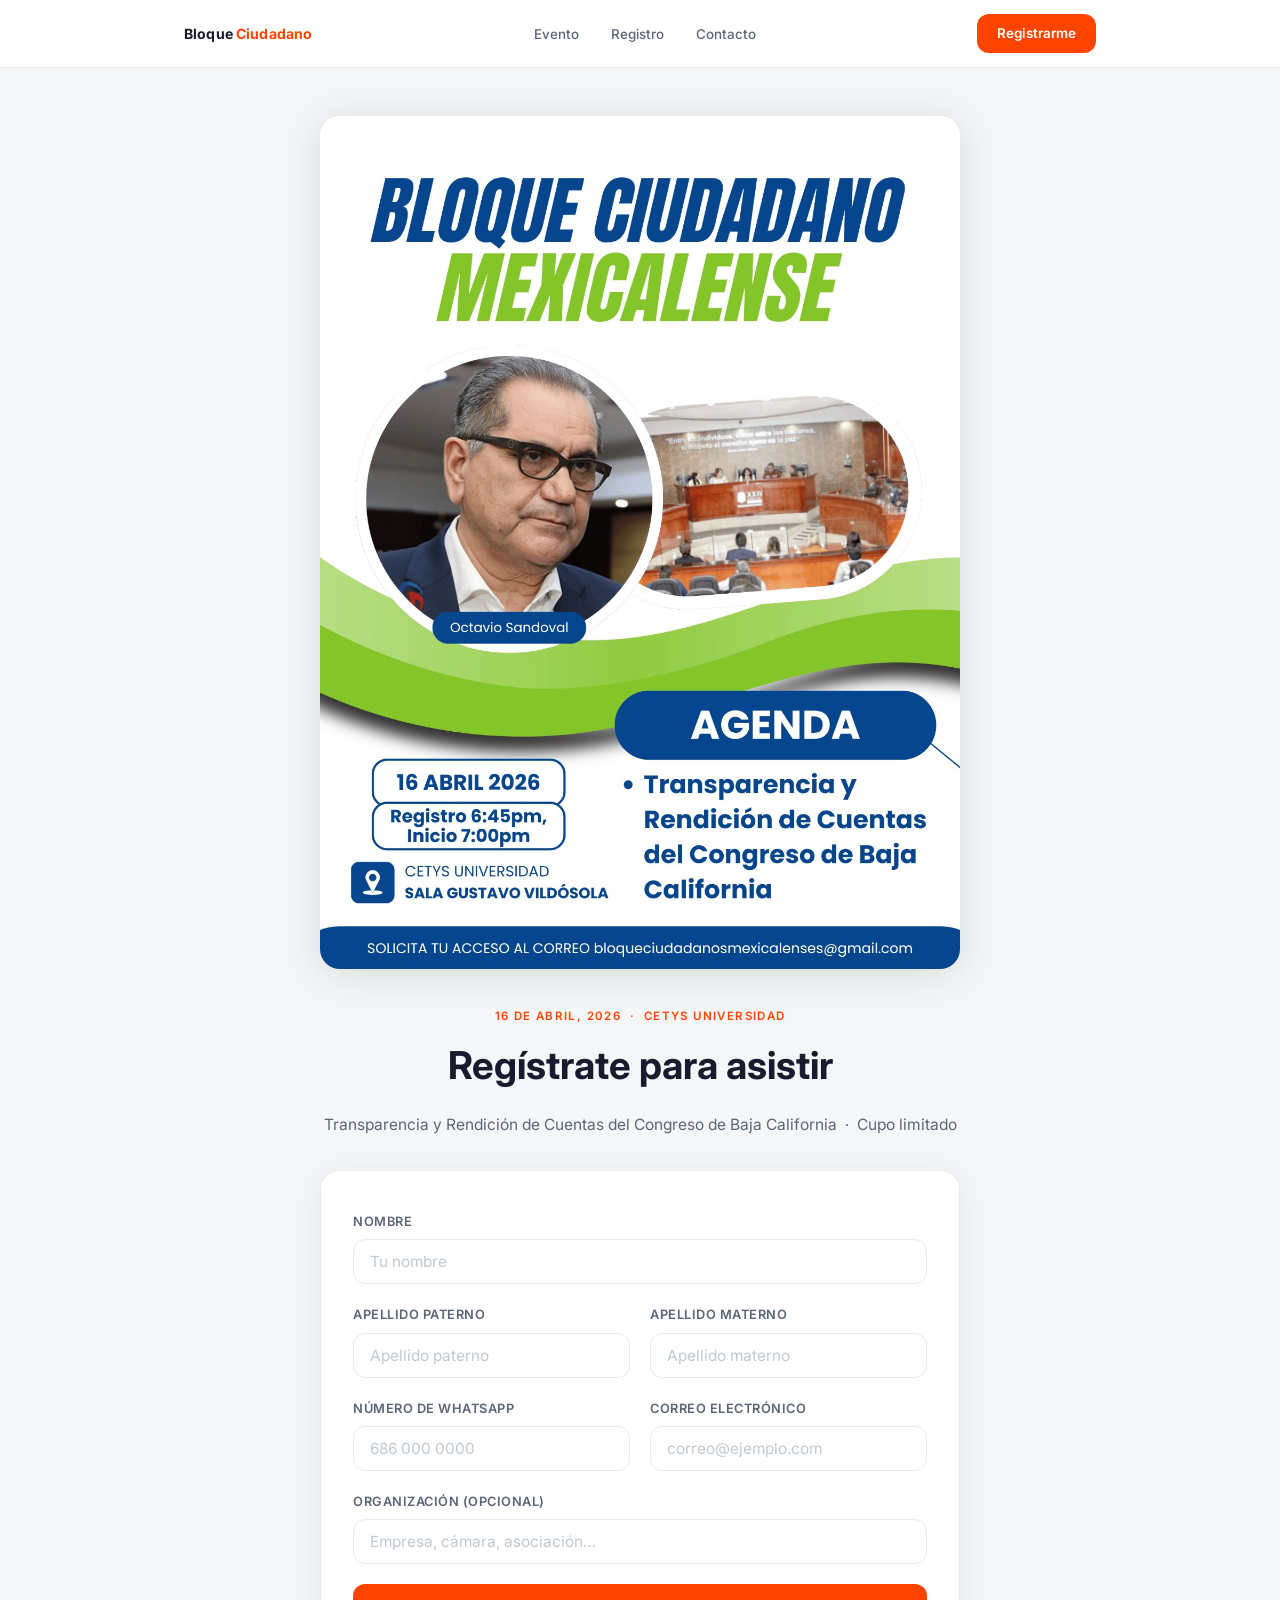
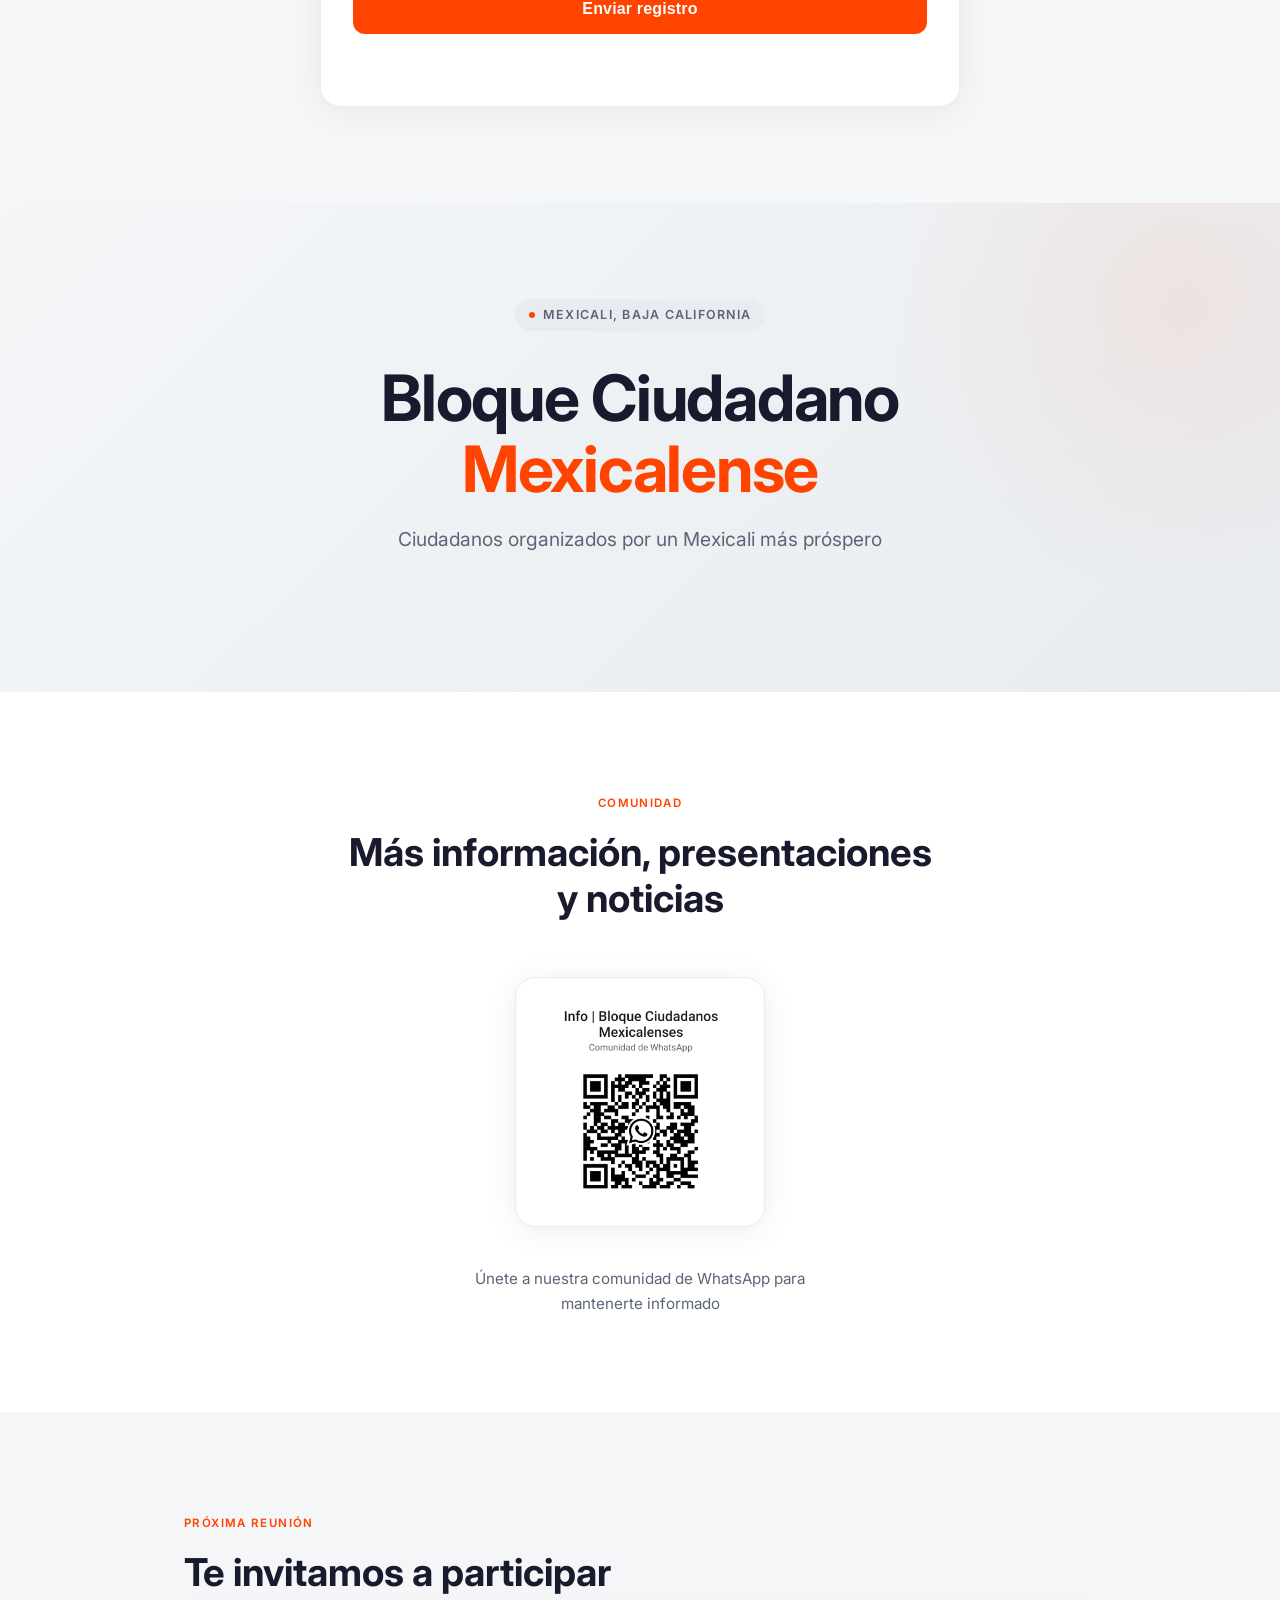
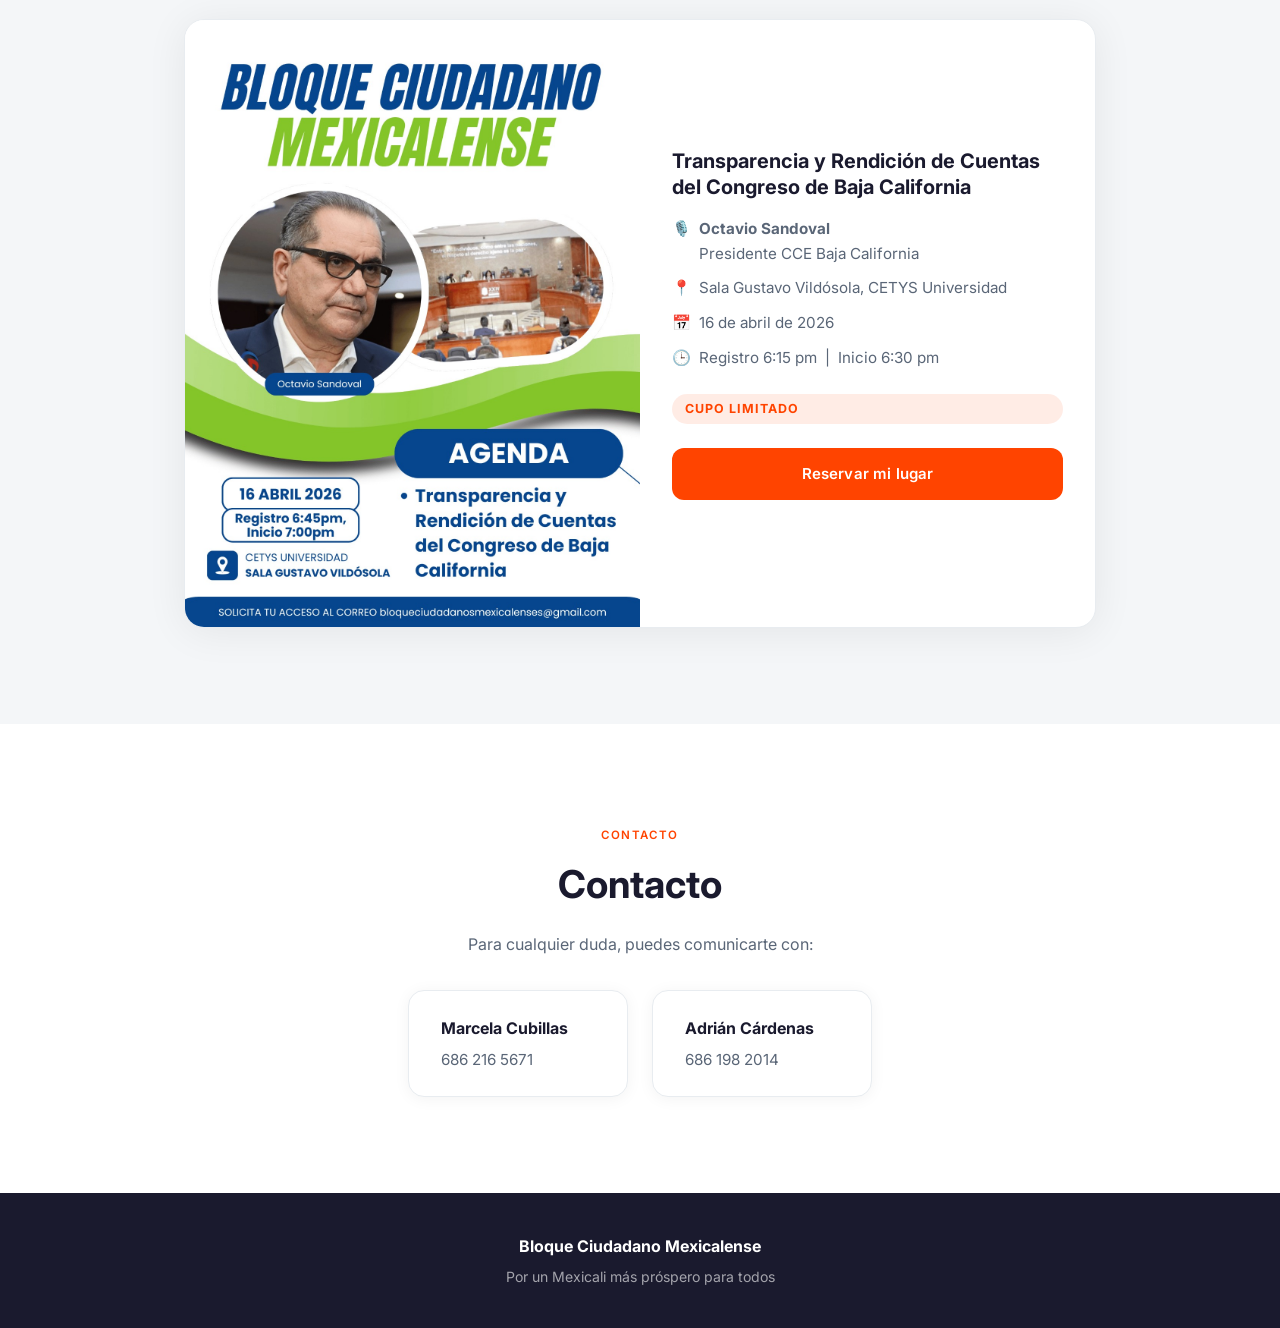
==== commit c1463443: "Add files via upload" ====
--- a/index.html
+++ b/index.html
@@ -208,11 +208,9 @@
 
     /* ── Hero ── */
     #hero {
-      min-height: 100dvh;
       display: flex;
       align-items: center;
-      padding-top: var(--nav-h);
-      background: linear-gradient(135deg, #ffffff 0%, #f4f6f8 100%);
+      background: linear-gradient(135deg, #f4f6f8 0%, #e8ecf0 100%);
       position: relative;
       overflow: hidden;
     }
@@ -683,29 +681,84 @@
 
   <main>
 
-    <!-- ── 1. Hero ── -->
-    <section id="hero">
-      <div class="container hero-inner">
-        <div class="hero-eyebrow">Mexicali, Baja California</div>
-
-        <h1>Bloque Ciudadano<br /><em>Mexicalense</em></h1>
-
-        <p class="hero-sub">Ciudadanos organizados por un Mexicali más próspero</p>
-
-        <div class="btn-group">
-          <a href="#registro" class="btn btn-primary">Registrarme</a>
+    <!-- ── 1. Registro (PRIMERO) ── -->
+    <section id="registro" class="section" style="padding-top: calc(var(--nav-h) + 3rem);">
+      <div class="container fade-up">
+
+        <!-- Imagen del evento arriba del formulario -->
+        <div
+          style="max-width:640px;margin-inline:auto;margin-bottom:2rem;border-radius:20px;overflow:hidden;box-shadow:0 4px 40px rgba(0,0,0,.12);">
+          <img src="octavio_bloque_nuevo.jpeg" alt="Octavio Sandoval — Reunión Bloque Ciudadano Mexicalense"
+            style="width:100%;height:auto;display:block;" />
         </div>
 
-        <div class="hero-scroll">
-          <svg viewBox="0 0 24 24" fill="none" stroke-width="2" stroke-linecap="round" stroke-linejoin="round">
-            <polyline points="6 9 12 15 18 9" />
-          </svg>
+        <div style="max-width:640px;margin-inline:auto;text-align:center;margin-bottom:2rem;">
+          <span class="tag">16 de Abril, 2026 &nbsp;·&nbsp; CETYS Universidad</span>
+          <h2>Regístrate para asistir</h2>
+          <p style="color:var(--text-sm);font-size:.97rem;">Transparencia y Rendición de Cuentas del Congreso de Baja
+            California &nbsp;·&nbsp; Cupo limitado</p>
+        </div>
+
+        <div class="form-card">
+          <form id="registroForm" novalidate>
+            <div class="form-grid">
+
+              <div class="form-group full">
+                <label for="nombre">Nombre</label>
+                <input type="text" id="nombre" name="nombre" placeholder="Tu nombre" required />
+              </div>
+
+              <div class="form-group">
+                <label for="apellidoPaterno">Apellido Paterno</label>
+                <input type="text" id="apellidoPaterno" name="apellidoPaterno" placeholder="Apellido paterno"
+                  required />
+              </div>
+
+              <div class="form-group">
+                <label for="apellidoMaterno">Apellido Materno</label>
+                <input type="text" id="apellidoMaterno" name="apellidoMaterno" placeholder="Apellido materno" />
+              </div>
+
+              <div class="form-group">
+                <label for="numero">Número de WhatsApp</label>
+                <input type="tel" id="numero" name="numero" placeholder="686 000 0000" required />
+              </div>
+
+              <div class="form-group">
+                <label for="correo">Correo electrónico</label>
+                <input type="email" id="correo" name="correo" placeholder="correo@ejemplo.com" required />
+              </div>
+
+              <div class="form-group full">
+                <label for="organizacion">Organización (opcional)</label>
+                <input type="text" id="organizacion" name="organizacion" placeholder="Empresa, cámara, asociación…" />
+              </div>
+
+            </div>
+
+            <button type="submit" class="btn btn-primary" style="width:100%;font-size:1rem;padding:1rem">
+              Enviar registro
+            </button>
+
+            <p class="form-status" id="formStatus"></p>
+          </form>
         </div>
       </div>
     </section>
 
+    <!-- ── 2. Hero ── -->
+    <section id="hero" class="section section--alt">
+      <div class="container hero-inner" style="min-height:auto;padding-block:0;">
+        <div class="hero-eyebrow">Mexicali, Baja California</div>
+
+        <h1>Bloque Ciudadano<br /><em>Mexicalense</em></h1>
+
+        <p class="hero-sub">Ciudadanos organizados por un Mexicali más próspero</p>
+      </div>
+    </section>
+
     <!-- ── 3. QR ── -->
-    <section id="qr" class="section section--alt">
+    <section id="qr" class="section">
       <div class="container fade-up">
         <span class="tag">Comunidad</span>
         <h2>Más información, presentaciones<br />y noticias</h2>
@@ -719,7 +772,7 @@
     </section>
 
     <!-- ── 4. Evento ── -->
-    <section id="evento" class="section">
+    <section id="evento" class="section section--alt">
       <div class="container fade-up">
         <span class="tag">Próxima reunión</span>
         <h2>Te invitamos a participar</h2>
@@ -758,60 +811,7 @@
       </div>
     </section>
 
-    <!-- ── 5. Formulario ── -->
-    <section id="registro" class="section section--alt">
-      <div class="container fade-up">
-        <span class="tag">Regístrate</span>
-        <h2>Regístrate para asistir</h2>
-
-        <div class="form-card">
-          <form id="registroForm" novalidate>
-            <div class="form-grid">
-
-              <div class="form-group full">
-                <label for="nombre">Nombre</label>
-                <input type="text" id="nombre" name="nombre" placeholder="Tu nombre" required />
-              </div>
-
-              <div class="form-group">
-                <label for="apellidoPaterno">Apellido Paterno</label>
-                <input type="text" id="apellidoPaterno" name="apellidoPaterno" placeholder="Apellido paterno"
-                  required />
-              </div>
-
-              <div class="form-group">
-                <label for="apellidoMaterno">Apellido Materno</label>
-                <input type="text" id="apellidoMaterno" name="apellidoMaterno" placeholder="Apellido materno" />
-              </div>
-
-              <div class="form-group">
-                <label for="numero">Número de WhatsApp</label>
-                <input type="tel" id="numero" name="numero" placeholder="686 000 0000" required />
-              </div>
-
-              <div class="form-group">
-                <label for="correo">Correo electrónico</label>
-                <input type="email" id="correo" name="correo" placeholder="correo@ejemplo.com" required />
-              </div>
-
-              <div class="form-group full">
-                <label for="organizacion">Organización (opcional)</label>
-                <input type="text" id="organizacion" name="organizacion" placeholder="Empresa, cámara, asociación…" />
-              </div>
-
-            </div>
-
-            <button type="submit" class="btn btn-primary" style="width:100%;font-size:1rem;padding:1rem">
-              Enviar registro
-            </button>
-
-            <p class="form-status" id="formStatus"></p>
-          </form>
-        </div>
-      </div>
-    </section>
-
-    <!-- ── 6. Contacto ── -->
+    <!-- ── 5. Contacto ── -->
     <section id="contacto" class="section">
       <div class="container fade-up">
         <span class="tag">Contacto</span>
@@ -902,26 +902,27 @@
       submitBtn.textContent = 'Enviando…';
 
       try {
-        const data = new FormData(form);
-
-        /*
-         * Reemplaza la URL con tu endpoint real.
-         * Compatible con: Formspree, Make (Integromat), Zapier, n8n, Google Apps Script, etc.
-         */
-        const ENDPOINT = 'https://script.google.com/macros/s/AKfycbw9lhm6nGcAb4EOkEKkgTLuLjgU6z0mmyFh4lwwz4bubeQe62mLAPS3oZD31h2xv8I6bg/exec';
-
-        const res = await fetch(ENDPOINT, {
+        const ENDPOINT = 'https://script.google.com/macros/s/AKfycbw5__PSJP0wuDP-ASVX8NkzsVQyIeLBRm4yTzYI8BfiJ7qgO75d_3cinZftpFoDjpCnLw/exec';
+
+        const datos = {
+          nombre: form['nombre'].value.trim(),
+          apellidoPaterno: form['apellidoPaterno'].value.trim(),
+          apellidoMaterno: form['apellidoMaterno'].value.trim(),
+          numero: form['numero'].value.trim(),
+          correo: form['correo'].value.trim(),
+          organizacion: form['organizacion'].value.trim(),
+        };
+
+        await fetch(ENDPOINT, {
           method: 'POST',
-          body: data,
+          mode: 'no-cors',
+          headers: { 'Content-Type': 'application/json' },
+          body: JSON.stringify(datos),
         });
 
-        if (res.ok) {
-          formStatus.textContent = '¡Registro enviado! Nos vemos el 16 de abril.';
-          formStatus.className = 'form-status ok';
-          form.reset();
-        } else {
-          throw new Error(`HTTP ${res.status}`);
-        }
+        formStatus.textContent = '¡Registro enviado! Nos vemos el 16 de abril.';
+        formStatus.className = 'form-status ok';
+        form.reset();
       } catch (err) {
         formStatus.textContent = 'Ocurrió un error. Intenta de nuevo o escríbenos directamente.';
         formStatus.className = 'form-status error';
